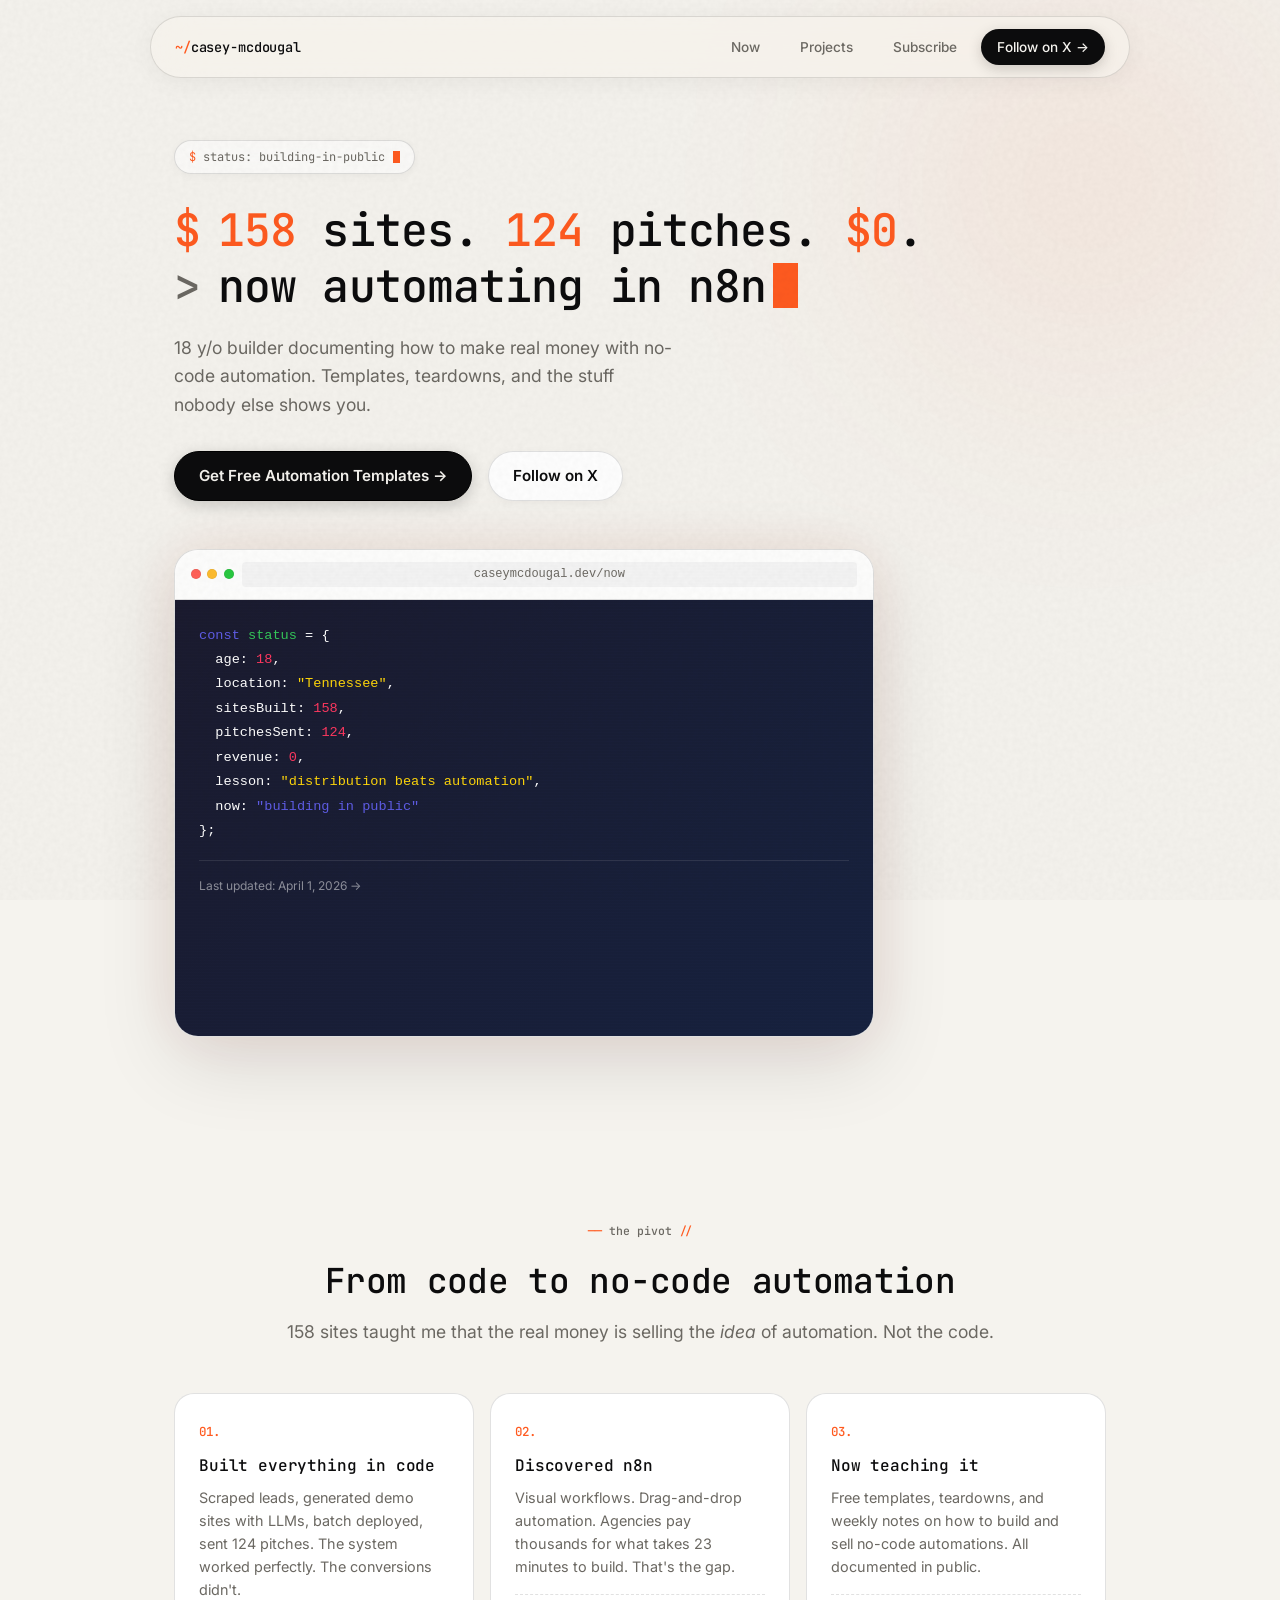
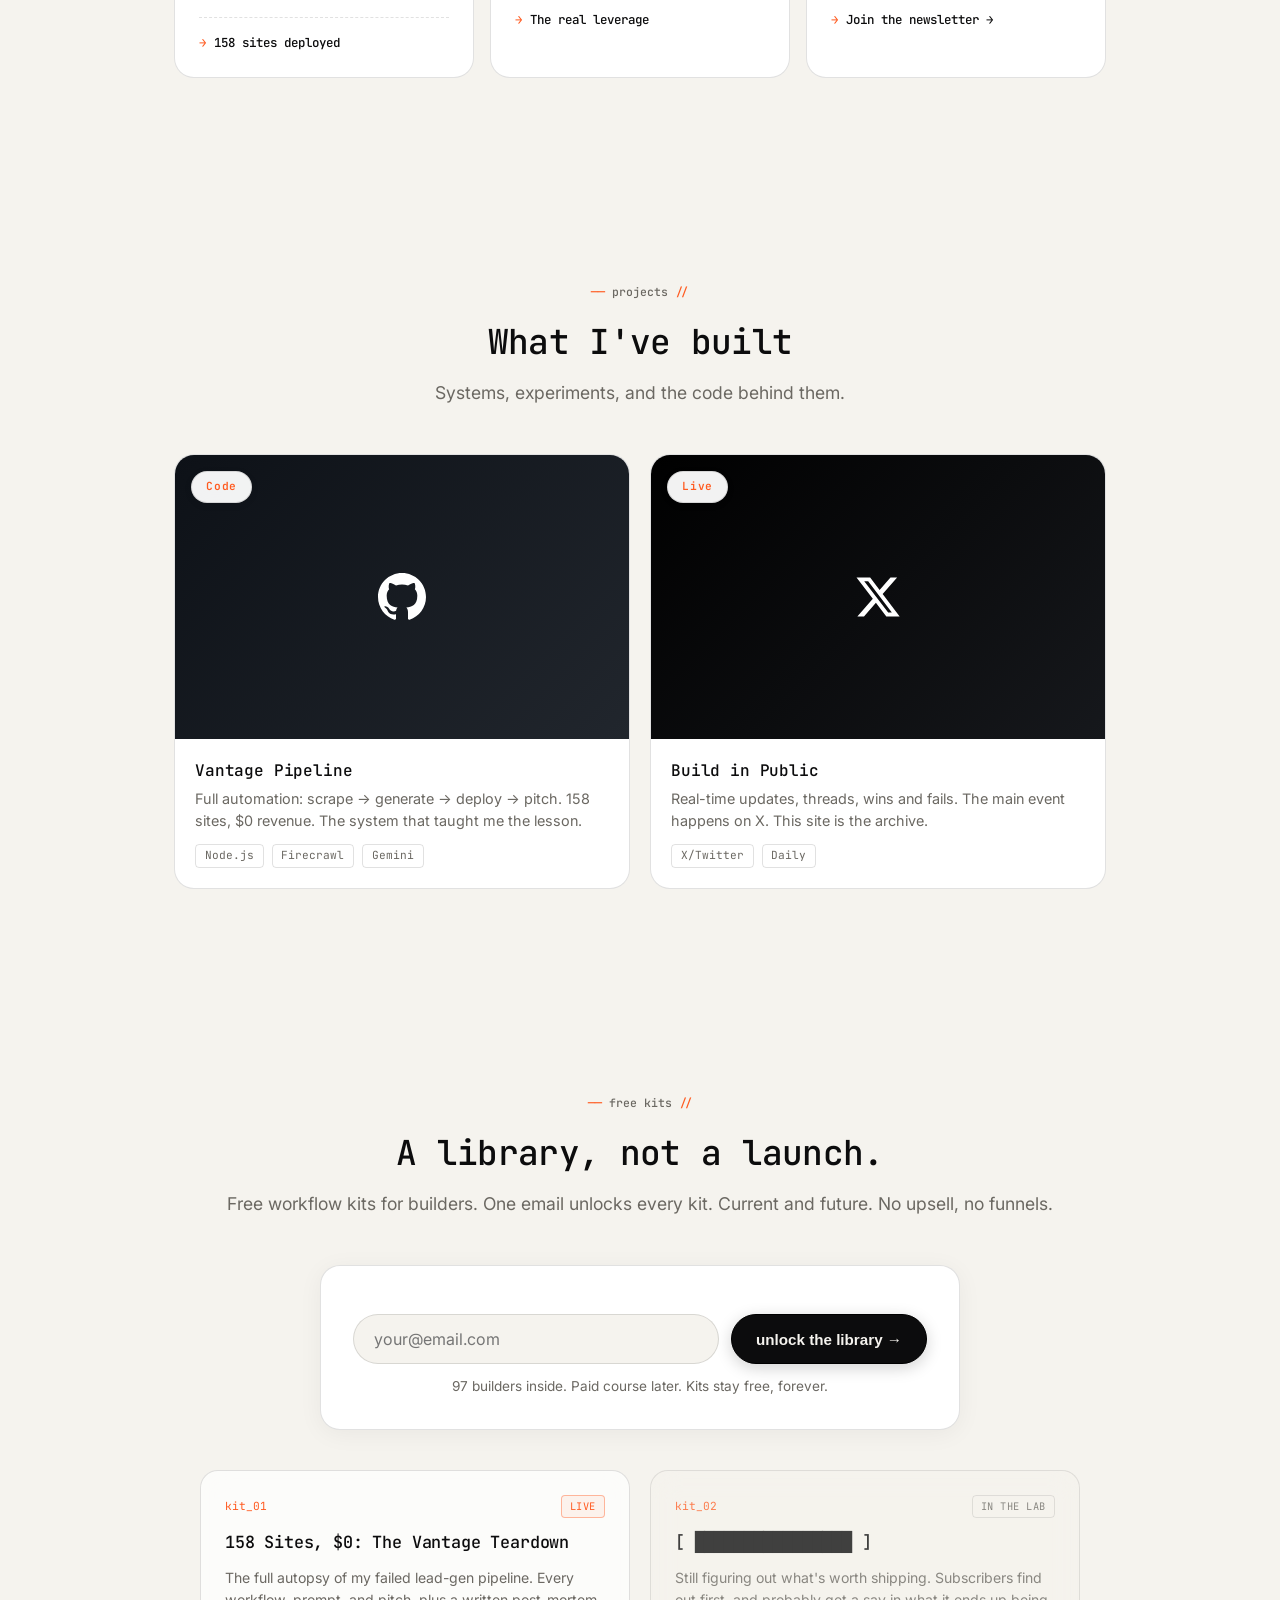
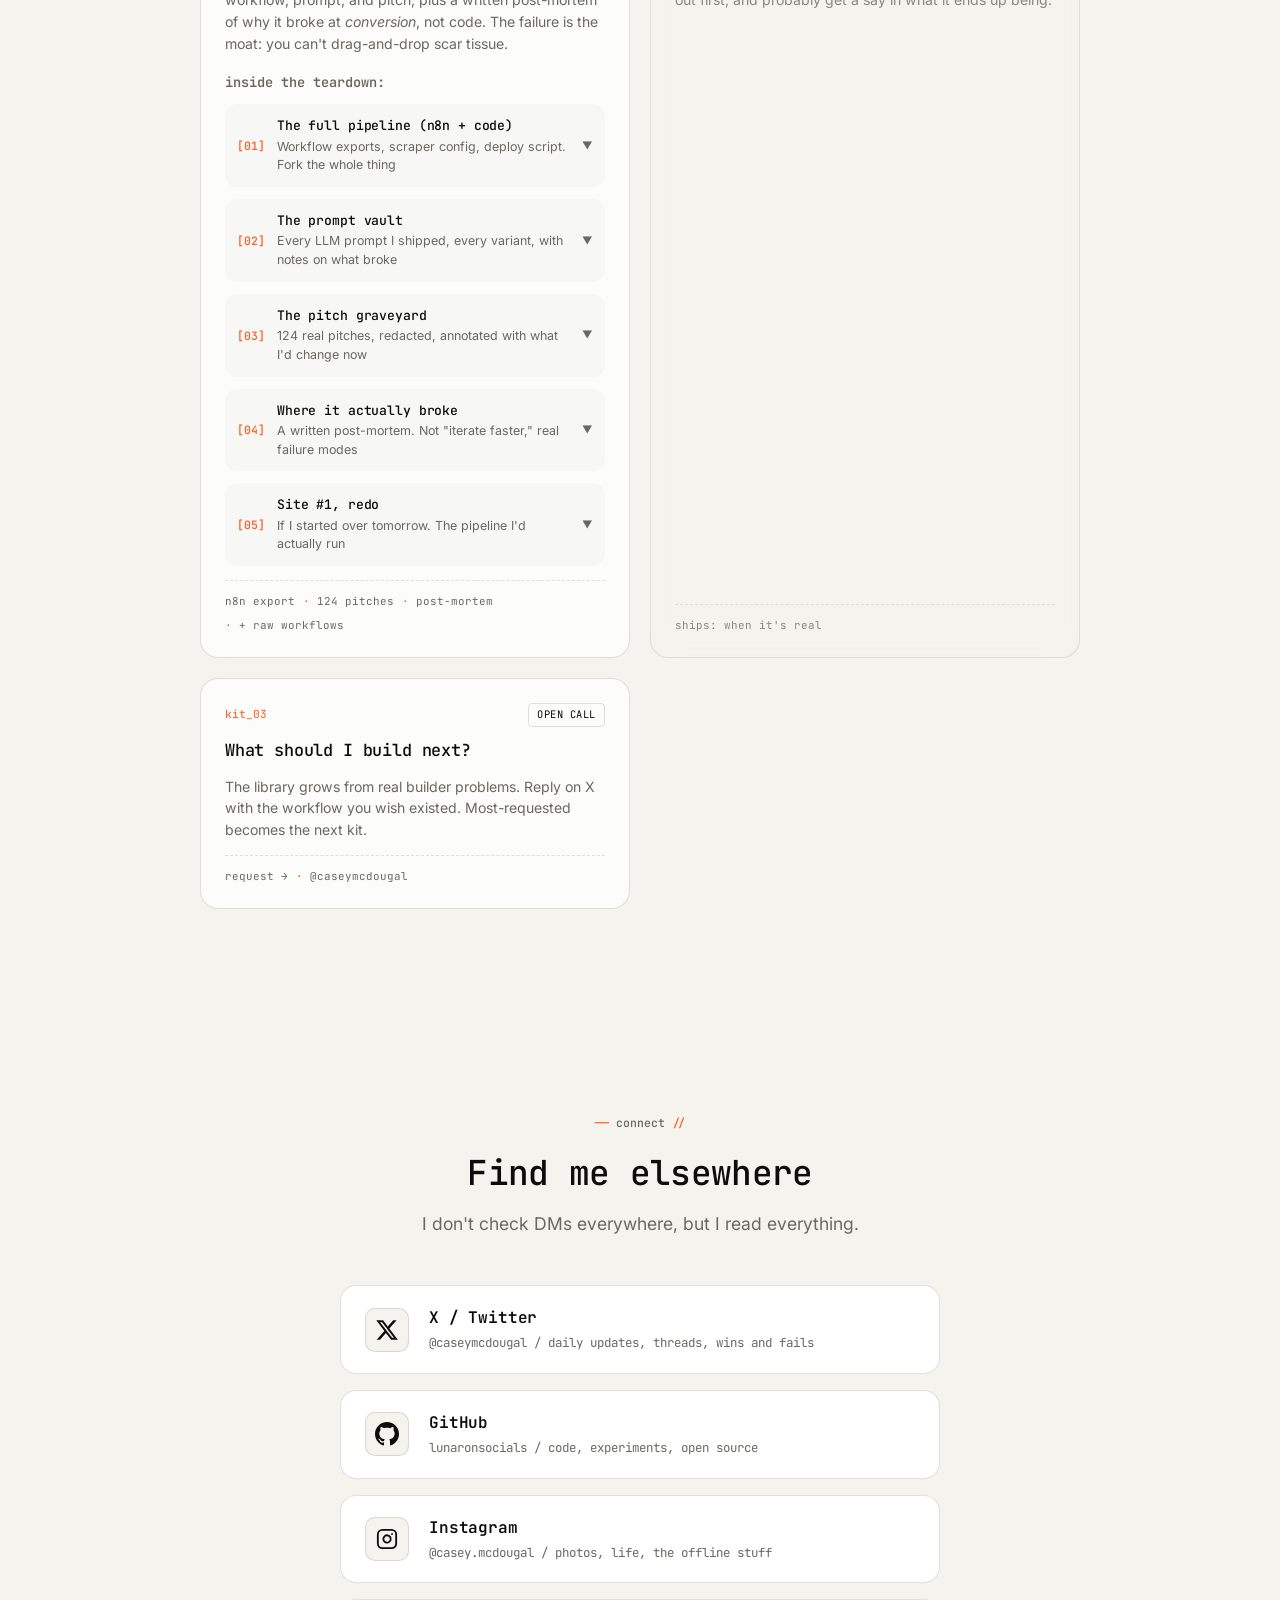
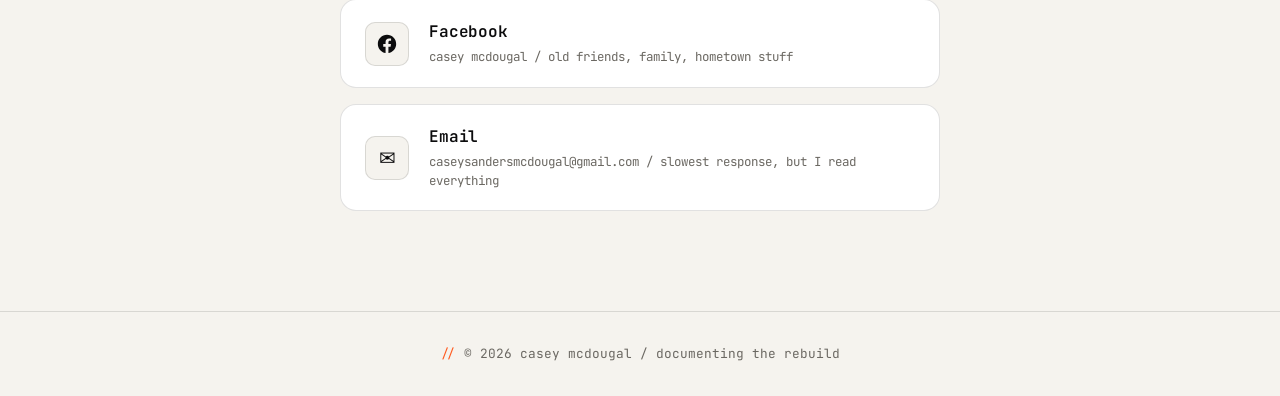
==== index.html @ dba3838a "Redesign favicon: terminal prompt on ink (matches new palette) Co-Authored-By: Claude Opus 4.6 (1M c" ====
<!DOCTYPE html>
<html lang="en">
<head>
  <meta charset="UTF-8">
  <meta name="viewport" content="width=device-width, initial-scale=1.0">
  <title>Casey McDougal · No-Code Automation</title>
  <meta name="description" content="18 y/o builder. 158 sites, 124 pitches, $0. Now teaching no-code automation with n8n. Building in public.">
  <link rel="icon" type="image/svg+xml" href="favicon.svg?v=3">
  <link rel="preconnect" href="https://fonts.googleapis.com">
  <link rel="preconnect" href="https://fonts.gstatic.com" crossorigin>
  <link href="https://fonts.googleapis.com/css2?family=Inter:wght@300;400;500;600;700&family=JetBrains+Mono:wght@400;500;700&display=swap" rel="stylesheet">
  <style>
    :root {
      --bg: #f5f3ee;
      --surface: #ffffff;
      --text: #0c0c0d;
      --text-secondary: #6b6862;
      --accent: #0c0c0d;
      --accent-hot: #ff5a1f;
      --accent-glow: rgba(255,90,31,0.12);
      --border: rgba(12,12,13,0.12);
      --shadow: 0 4px 24px rgba(12,12,13,0.05);
      --shadow-lg: 0 12px 48px rgba(12,12,13,0.10);
      --ease: cubic-bezier(0.34, 1.56, 0.64, 1);
      --mono: 'JetBrains Mono', ui-monospace, 'SF Mono', Menlo, monospace;
    }
    * { margin: 0; padding: 0; box-sizing: border-box; }
    html { scroll-behavior: smooth; }
    body {
      font-family: 'Inter', -apple-system, BlinkMacSystemFont, sans-serif;
      background: var(--bg);
      color: var(--text);
      line-height: 1.5;
      overflow-x: hidden;
    }
    /* Ambient Glow + Grain */
    .glow {
      position: fixed;
      pointer-events: none;
      z-index: 0;
      filter: blur(120px);
      opacity: 0.55;
    }
    .glow-1 {
      width: 640px;
      height: 640px;
      background: radial-gradient(circle, rgba(255,90,31,0.18) 0%, transparent 70%);
      top: -15%;
      right: -10%;
    }
    .glow-2, .glow-3 { display: none; }
    body::before {
      content: '';
      position: fixed;
      inset: 0;
      pointer-events: none;
      z-index: 1;
      opacity: 0.05;
      mix-blend-mode: multiply;
      background-image: url("data:image/svg+xml;utf8,<svg viewBox='0 0 200 200' xmlns='http://www.w3.org/2000/svg'><filter id='n'><feTurbulence type='fractalNoise' baseFrequency='0.9' numOctaves='2' stitchTiles='stitch'/><feColorMatrix values='0 0 0 0 0  0 0 0 0 0  0 0 0 0 0  0 0 0 0.6 0'/></filter><rect width='100%25' height='100%25' filter='url(%23n)'/></svg>");
    }
    @keyframes blink {
      0%, 49% { opacity: 1; }
      50%, 100% { opacity: 0; }
    }
    .cursor {
      display: inline-block;
      width: 0.55em;
      height: 1em;
      background: var(--accent-hot);
      vertical-align: -0.12em;
      margin-left: 0.15em;
      animation: blink 1.05s steps(1) infinite;
    }
    /* Navigation */
    nav {
      position: fixed;
      top: 0;
      left: 0;
      right: 0;
      z-index: 1000;
    }
    .nav-inner {
      max-width: 980px;
      margin: 1rem auto;
      padding: 0.75rem 1.5rem;
      display: flex;
      align-items: center;
      justify-content: space-between;
      background: rgba(245,243,238,0.72);
      backdrop-filter: saturate(180%) blur(20px);
      border-radius: 100px;
      border: 1px solid var(--border);
      box-shadow: var(--shadow);
      transition: all 0.3s var(--ease);
    }
    .nav-inner:hover {
      box-shadow: 0 8px 32px rgba(0,0,0,0.1);
    }
    .logo {
      font-family: var(--mono);
      font-weight: 500;
      font-size: 0.85rem;
      color: var(--text);
      text-decoration: none;
      transition: transform 0.3s var(--ease);
      letter-spacing: -0.01em;
    }
    .logo .prompt { color: var(--accent-hot); }
    .logo:hover { transform: scale(1.02); }
    .nav-links { display: flex; gap: 0.5rem; }
    .nav-links a {
      color: var(--text-secondary);
      text-decoration: none;
      font-size: 0.85rem;
      font-weight: 500;
      padding: 0.5rem 1rem;
      border-radius: 100px;
      transition: all 0.3s var(--ease);
      position: relative;
    }
    .nav-links a:hover { 
      color: var(--text); 
      background: rgba(0,0,0,0.04);
    }
    .nav-cta {
      background: var(--accent) !important;
      color: #f5f3ee !important;
      box-shadow: 0 4px 14px rgba(12,12,13,0.18);
    }
    .nav-cta:hover {
      background: #000 !important;
      transform: translateY(-2px);
      box-shadow: 0 6px 18px rgba(255,90,31,0.35);
    }
    /* Hero */
    .hero {
      min-height: 100vh;
      display: flex;
      flex-direction: column;
      align-items: flex-start;
      justify-content: center;
      padding: 140px 1.5rem 80px;
      text-align: left;
      position: relative;
      max-width: 980px;
      margin: 0 auto;
    }
    .hero-sub { text-align: left !important; }
    .hero-cta { justify-content: flex-start !important; }
    @media (max-width: 720px) {
      .hero { align-items: flex-start; }
    }
    .hero-badge {
      display: inline-flex;
      align-items: center;
      gap: 0.4rem;
      background: rgba(255,255,255,0.6);
      backdrop-filter: blur(12px);
      border: 1px solid var(--border);
      padding: 0.45rem 0.9rem;
      border-radius: 100px;
      font-family: var(--mono);
      font-size: 0.75rem;
      color: var(--text-secondary);
      margin-bottom: 1.75rem;
      box-shadow: 0 2px 8px rgba(12,12,13,0.04);
      transition: all 0.3s var(--ease);
    }
    .hero-badge:hover {
      transform: translateY(-2px);
      box-shadow: 0 4px 16px rgba(12,12,13,0.08);
    }
    .hero-badge .prompt { color: var(--accent-hot); }
    .hero h1 {
      font-family: var(--mono);
      font-size: clamp(1.7rem, 3.6vw, 2.8rem);
      font-weight: 500;
      line-height: 1.25;
      margin-bottom: 1.25rem;
      max-width: 820px;
      letter-spacing: -0.02em;
      text-align: left;
    }
    .hero h1 .line { display: block; }
    .hero h1 .sigil { color: var(--accent-hot); margin-right: 0.4em; }
    .hero h1 .num { color: var(--accent-hot); }
    .hero h1 .dim { color: var(--text-secondary); }
    .hero-sub { 
      font-size: 1.1rem; 
      color: var(--text-secondary); 
      max-width: 500px; 
      margin-bottom: 2rem;
      line-height: 1.6;
    }
    .hero-cta { 
      display: flex; 
      gap: 1rem; 
      flex-wrap: wrap; 
      justify-content: center; 
      margin-bottom: 3rem; 
    }
    .btn {
      display: inline-flex;
      align-items: center;
      gap: 0.5rem;
      padding: 0.8rem 1.5rem;
      border-radius: 100px;
      font-weight: 600;
      text-decoration: none;
      transition: all 0.3s var(--ease);
      border: none;
      cursor: pointer;
      font-size: 0.95rem;
    }
    .btn-primary {
      background: var(--accent);
      color: #f5f3ee;
      box-shadow: 0 4px 16px rgba(12,12,13,0.18);
      position: relative;
      border: 1px solid #000;
    }
    .btn-primary:hover {
      transform: translateY(-3px);
      background: #000;
      box-shadow: 0 8px 24px rgba(255,90,31,0.30);
    }
    .btn-secondary {
      background: var(--surface);
      color: var(--text);
      border: 1px solid var(--border);
      box-shadow: 0 2px 8px rgba(0,0,0,0.04);
    }
    .btn-secondary:hover {
      background: #f5f5f7;
      transform: translateY(-2px);
      box-shadow: 0 4px 16px rgba(0,0,0,0.08);
    }
    /* Demo Preview */
    .demo-preview {
      max-width: 700px;
      width: 100%;
      background: rgba(255,255,255,0.8);
      backdrop-filter: blur(20px);
      border: 1px solid var(--border);
      border-radius: 24px;
      overflow: hidden;
      box-shadow: 
        0 24px 80px rgba(0,0,0,0.12),
        0 0 0 1px rgba(255,255,255,0.5) inset,
        0 0 60px rgba(0,113,227,0.1);
      transition: all 0.5s var(--ease);
      animation: float 6s ease-in-out infinite;
    }
    .demo-preview:hover {
      transform: translateY(-8px) scale(1.01);
      box-shadow: 
        0 32px 100px rgba(0,0,0,0.15),
        0 0 0 1px rgba(255,255,255,0.5) inset,
        0 0 80px rgba(0,113,227,0.15);
    }
    @keyframes float {
      0%, 100% { transform: translateY(0); }
      50% { transform: translateY(-10px); }
    }
    .demo-header { 
      display: flex; 
      align-items: center; 
      gap: 0.5rem; 
      padding: 0.75rem 1rem; 
      background: rgba(255,255,255,0.5); 
      border-bottom: 1px solid var(--border); 
    }
    .demo-dots { display: flex; gap: 0.4rem; }
    .demo-dots span { 
      width: 10px; 
      height: 10px; 
      border-radius: 50%;
      box-shadow: inset 0 0 0 0.5px rgba(0,0,0,0.1);
    }
    .demo-dots span:nth-child(1) { background: #ff5f57; }
    .demo-dots span:nth-child(2) { background: #febc2e; }
    .demo-dots span:nth-child(3) { background: #28c840; }
    .demo-url { 
      flex: 1; 
      text-align: center; 
      font-size: 0.75rem; 
      color: var(--text-secondary); 
      font-family: monospace; 
      background: rgba(0,0,0,0.04); 
      padding: 0.2rem 0.5rem; 
      border-radius: 4px; 
    }
    .demo-frame { position: relative; aspect-ratio: 16/10; overflow: hidden; }
    .demo-frame img { width: 100%; height: 100%; object-fit: cover; }
    .demo-overlay { 
      position: absolute; 
      inset: 0; 
      background: linear-gradient(to top, rgba(0,0,0,0.8), transparent 60%); 
      display: flex; 
      align-items: flex-end; 
      padding: 1.25rem; 
    }
    .demo-info h3 { color: white; font-size: 1.1rem; font-weight: 600; }
    .demo-info p { color: rgba(255,255,255,0.7); font-size: 0.9rem; }
    /* Sections */
    section { padding: 100px 1.5rem; max-width: 980px; margin: 0 auto; }
    .section-header { text-align: center; margin-bottom: 3rem; }
    .section-eyebrow {
      font-family: var(--mono);
      font-size: 0.72rem;
      font-weight: 500;
      letter-spacing: 0;
      text-transform: lowercase;
      color: var(--text-secondary);
      margin-bottom: 1rem;
      display: inline-block;
      padding: 0;
      background: none;
    }
    .section-eyebrow::before { content: '── '; color: var(--accent-hot); }
    .section-eyebrow::after { content: ' //'; color: var(--accent-hot); }
    h2 {
      font-family: var(--mono);
      font-size: clamp(1.55rem, 2.8vw, 2.15rem);
      font-weight: 500;
      margin-bottom: 0.75rem;
      letter-spacing: -0.02em;
    }
    .section-header p { color: var(--text-secondary); font-size: 1.1rem; }
    /* Bento Cards */
    .bento-grid { 
      display: grid; 
      grid-template-columns: repeat(3, 1fr); 
      gap: 1rem; 
    }
    @media (max-width: 768px) { 
      .bento-grid { grid-template-columns: 1fr; } 
      .nav-links a:not(.nav-cta) { display: none; }
    }
    .bento-card { 
      background: var(--surface); 
      border: 1px solid var(--border); 
      border-radius: 20px; 
      padding: 1.5rem;
      transition: all 0.4s var(--ease);
      position: relative;
      overflow: hidden;
    }
    .bento-card::before {
      content: '';
      position: absolute;
      top: 0;
      left: 0;
      width: 3px;
      bottom: 0;
      background: var(--accent-hot);
      transform: scaleY(0);
      transform-origin: top;
      transition: transform 0.4s var(--ease);
    }
    .bento-card:hover {
      transform: translateY(-6px);
      box-shadow: var(--shadow-lg);
      border-color: rgba(12,12,13,0.18);
    }
    .bento-card:hover::before {
      transform: scaleY(1);
    }
    .step-num {
      display: inline-block;
      font-family: var(--mono);
      font-weight: 500;
      font-size: 0.78rem;
      color: var(--accent-hot);
      letter-spacing: 0;
      margin-bottom: 0.75rem;
    }
    .bento-card h3 { font-family: var(--mono); font-size: 1rem; font-weight: 500; margin-bottom: 0.5rem; letter-spacing: -0.01em; }
    .bento-card p { color: var(--text-secondary); font-size: 0.9rem; line-height: 1.6; }
    .guarantee {
      display: flex;
      align-items: center;
      gap: 0.5rem;
      margin-top: 1rem;
      padding-top: 1rem;
      border-top: 1px dashed var(--border);
      font-family: var(--mono);
      font-size: 0.78rem;
      color: var(--text);
      font-weight: 500;
    }
    .guarantee::before { content: '→'; color: var(--accent-hot); }
    /* Work Grid */
    .work-grid {
      display: grid;
      grid-template-columns: repeat(2, 1fr);
      gap: 1.25rem; 
    }
    @media (max-width: 900px) { .work-grid { grid-template-columns: 1fr; } }
    .work-card { 
      display: block; 
      background: var(--surface); 
      border: 1px solid var(--border); 
      border-radius: 20px; 
      overflow: hidden; 
      text-decoration: none; 
      color: inherit;
      transition: all 0.4s var(--ease);
    }
    .work-card:hover {
      transform: translateY(-10px) scale(1.02);
      box-shadow: 0 24px 64px rgba(0,0,0,0.12);
      border-color: rgba(0,0,0,0.15);
    }
    .work-image { 
      aspect-ratio: 16/10; 
      position: relative; 
      overflow: hidden; 
    }
    .work-image img { 
      width: 100%; 
      height: 100%; 
      object-fit: cover;
      transition: transform 0.5s var(--ease);
    }
    .work-card:hover .work-image img {
      transform: scale(1.08);
    }
    .work-tag { 
      position: absolute; 
      top: 1rem; 
      left: 1rem; 
      background: rgba(255,255,255,0.95);
      backdrop-filter: blur(10px);
      padding: 0.4rem 0.9rem; 
      border-radius: 100px; 
      font-size: 0.7rem; 
      font-weight: 600;
      letter-spacing: 0.05em;
      color: var(--accent-hot);
      font-family: var(--mono);
      border: 1px solid var(--border);
      box-shadow: 0 2px 8px rgba(12,12,13,0.06);
    }
    .work-content { padding: 1.25rem; }
    .work-content h3 { font-family: var(--mono); font-size: 1rem; font-weight: 500; margin-bottom: 0.35rem; letter-spacing: -0.01em; }
    .work-content p { color: var(--text-secondary); font-size: 0.9rem; margin-bottom: 0.75rem; }
    .work-meta { display: flex; gap: 0.5rem; flex-wrap: wrap; }
    .work-meta span {
      font-family: var(--mono);
      font-size: 0.7rem;
      color: var(--text-secondary);
      background: none;
      border: 1px solid var(--border);
      padding: 0.18rem 0.55rem;
      border-radius: 4px;
    }
    /* Pricing */
    .pricing-card { 
      background: linear-gradient(135deg, #f5f5f7 0%, white 50%, #f0f8ff 100%);
      border: 1px solid var(--border); 
      border-radius: 24px; 
      padding: 2.5rem; 
      text-align: center; 
      max-width: 420px; 
      margin: 0 auto;
      position: relative;
      overflow: hidden;
      box-shadow: 0 8px 32px rgba(0,0,0,0.06);
    }
    .pricing-card::before {
      content: '';
      position: absolute;
      top: 0;
      left: 0;
      right: 0;
      height: 4px;
      background: linear-gradient(90deg, var(--accent), #5e5ce6, #ff375f);
      animation: shimmer 3s infinite;
    }
    @keyframes shimmer {
      0% { background-position: -200% 0; }
      100% { background-position: 200% 0; }
    }
    .pricing-card .price { 
      font-size: 3.5rem; 
      font-weight: 700; 
      margin: 0.5rem 0;
      letter-spacing: -0.03em;
    }
    .pricing-features { 
      text-align: left; 
      list-style: none; 
      margin: 1.5rem 0;
    }
    .pricing-features li { 
      padding: 0.6rem 0; 
      color: var(--text-secondary); 
      font-size: 0.95rem;
      display: flex;
      align-items: center;
      gap: 0.75rem;
    }
    .pricing-features li::before {
      content: '✓';
      color: #34c759;
      font-weight: 700;
    }
    /* FAQ */
    .faq-item { 
      border-bottom: 1px solid var(--border); 
      padding: 1.25rem 0;
      transition: all 0.3s;
    }
    .faq-item:hover {
      background: rgba(0,0,0,0.02);
      margin: 0 -1rem;
      padding: 1.25rem 1rem;
      border-radius: 12px;
    }
    .faq-item h4 { 
      font-size: 1.05rem; 
      font-weight: 600; 
      margin-bottom: 0.5rem;
      cursor: pointer;
      transition: color 0.3s;
    }
    .faq-item:hover h4 { color: var(--accent); }
    .faq-item p { color: var(--text-secondary); font-size: 0.95rem; line-height: 1.6; }
    /* Contact */
    .contact-grid { 
      display: grid; 
      grid-template-columns: 1fr 1.3fr; 
      gap: 3rem; 
      align-items: start;
    }
    @media (max-width: 768px) { .contact-grid { grid-template-columns: 1fr; gap: 2rem; } }
    .contact-info p { color: var(--text-secondary); margin-bottom: 1.5rem; }
    .contact-email { 
      display: flex; 
      align-items: center; 
      gap: 0.75rem; 
      color: var(--accent);
      font-weight: 500;
      margin-bottom: 0.5rem;
    }
    .form-group { margin-bottom: 1.25rem; }
    .form-group label { 
      display: block; 
      font-size: 0.85rem; 
      font-weight: 500; 
      color: var(--text-secondary); 
      margin-bottom: 0.5rem; 
    }
    .form-group input, .form-group textarea, .form-group select {
      width: 100%;
      padding: 0.875rem 1rem;
      background: var(--surface);
      border: 1px solid var(--border);
      border-radius: 12px;
      color: var(--text);
      font-size: 1rem;
      font-family: inherit;
      transition: all 0.3s;
    }
    .form-group input:focus, .form-group textarea:focus {
      outline: none;
      border-color: var(--accent);
      box-shadow: 0 0 0 4px var(--accent-glow);
    }
    .form-group textarea { min-height: 120px; resize: vertical; }
    .form-success {
      display: none;
      align-items: center;
      gap: 0.75rem;
      padding: 1rem;
      background: rgba(52, 199, 89, 0.1);
      border: 1px solid rgba(52, 199, 89, 0.3);
      border-radius: 12px;
      color: #34c759;
      margin-top: 1rem;
      font-weight: 500;
    }
    /* Subscribe */
    .subscribe-card {
      max-width: 480px;
      margin: 0 auto;
      background: var(--surface);
      border: 1px solid var(--border);
      border-radius: 20px;
      padding: 2rem;
      box-shadow: var(--shadow);
    }
    .kit-list { display: flex; flex-direction: column; gap: 0.75rem; }
    .kit-item {
      padding: 0.75rem;
      background: rgba(0,0,0,0.02);
      border-radius: 12px;
      transition: background 0.2s;
      cursor: pointer;
    }
    .kit-item:hover { background: rgba(255,90,31,0.06); }
    .kit-header {
      display: flex;
      align-items: center;
      gap: 0.75rem;
    }
    .kit-icon {
      font-family: var(--mono);
      font-size: 0.72rem;
      font-weight: 500;
      color: var(--accent-hot);
      min-width: 28px;
      display: inline-flex;
      align-items: center;
      justify-content: flex-start;
      background: none;
      border-radius: 0;
      flex-shrink: 0;
    }
    .kit-text { flex: 1; min-width: 0; }
    .kit-name {
      font-family: var(--mono);
      font-weight: 500;
      font-size: 0.82rem;
      color: var(--text);
      letter-spacing: -0.01em;
    }
    .kit-desc {
      font-size: 0.78rem;
      color: var(--text-secondary);
      margin-top: 0.1rem;
    }
    .chevron {
      font-size: 0.65rem;
      color: var(--text-secondary);
      flex-shrink: 0;
      transition: transform 0.3s ease;
    }
    .kit-item.expanded .chevron { transform: rotate(180deg); }
    .kit-dropdown {
      max-height: 0;
      overflow: hidden;
      transition: max-height 0.3s ease;
    }
    .kit-item.expanded .kit-dropdown {
      max-height: 400px;
      margin-top: 0.75rem;
    }
    .subscribe-input-wrap {
      display: flex;
      gap: 0.75rem;
      margin-bottom: 0.75rem;
    }
    .subscribe-input {
      flex: 1;
      padding: 0.875rem 1.25rem;
      background: var(--bg);
      border: 1px solid var(--border);
      border-radius: 100px;
      font-size: 1rem;
      font-family: inherit;
      outline: none;
      transition: all 0.3s;
    }
    .subscribe-input:focus {
      border-color: var(--accent-hot);
      box-shadow: 0 0 0 4px var(--accent-glow);
    }
    .subscribe-note {
      font-size: 0.85rem;
      color: var(--text-secondary);
      text-align: center;
    }
    /* Kits Library */
    .kits-intro {
      max-width: 640px;
      margin: 0 auto 2.5rem;
      text-align: center;
    }
    .kits-intro form { margin-top: 1rem; }
    .kits-grid {
      display: grid;
      grid-template-columns: repeat(2, 1fr);
      gap: 1.25rem;
      max-width: 880px;
      margin: 0 auto;
    }
    @media (max-width: 768px) { .kits-grid { grid-template-columns: 1fr; } }
    .kit-card {
      background: rgba(255,255,255,0.7);
      backdrop-filter: blur(14px);
      border: 1px solid var(--border);
      border-radius: 18px;
      padding: 1.5rem;
      display: flex;
      flex-direction: column;
      gap: 0.85rem;
      transition: all 0.3s var(--ease);
      position: relative;
      overflow: hidden;
    }
    .kit-card:hover {
      transform: translateY(-4px);
      box-shadow: var(--shadow-lg);
      border-color: rgba(12,12,13,0.18);
    }
    .kit-card.locked {
      background: rgba(245,243,238,0.5);
      opacity: 0.78;
    }
    .kit-card.locked:hover { transform: none; box-shadow: none; }
    .kit-card-head {
      display: flex;
      align-items: center;
      justify-content: space-between;
      font-family: var(--mono);
      font-size: 0.7rem;
      color: var(--text-secondary);
      letter-spacing: 0;
    }
    .kit-card-head .id { color: var(--accent-hot); }
    .kit-status {
      font-family: var(--mono);
      font-size: 0.65rem;
      padding: 0.18rem 0.5rem;
      border-radius: 4px;
      border: 1px solid var(--border);
      letter-spacing: 0.05em;
      text-transform: uppercase;
    }
    .kit-status.live {
      color: var(--accent-hot);
      border-color: rgba(255,90,31,0.4);
      background: rgba(255,90,31,0.06);
    }
    .kit-status.soon {
      color: var(--text-secondary);
    }
    .kit-status.open {
      color: var(--text);
    }
    .kit-card h3 {
      font-family: var(--mono);
      font-size: 1.05rem;
      font-weight: 500;
      letter-spacing: -0.01em;
      line-height: 1.3;
    }
    .kit-card > p {
      font-size: 0.88rem;
      color: var(--text-secondary);
      line-height: 1.55;
    }
    .kit-meta {
      display: flex;
      gap: 0.5rem;
      flex-wrap: wrap;
      margin-top: auto;
      padding-top: 0.75rem;
      border-top: 1px dashed var(--border);
    }
    .kit-meta span {
      font-family: var(--mono);
      font-size: 0.68rem;
      color: var(--text-secondary);
    }
    .kit-meta span::before { content: '· '; color: var(--accent-hot); }
    .kit-meta span:first-child::before { content: ''; }
    /* Connect */
    .connect-grid {
      display: flex;
      flex-direction: column;
      gap: 1rem;
      max-width: 600px;
      margin: 0 auto;
    }
    .connect-card {
      display: flex;
      align-items: center;
      gap: 1.25rem;
      background: var(--surface);
      border: 1px solid var(--border);
      border-radius: 16px;
      padding: 1.25rem 1.5rem;
      text-decoration: none;
      color: inherit;
      transition: all 0.3s var(--ease);
    }
    .connect-card:hover {
      transform: translateY(-3px);
      box-shadow: var(--shadow-lg);
      border-color: rgba(0,0,0,0.12);
    }
    .connect-icon {
      width: 44px;
      height: 44px;
      display: flex;
      align-items: center;
      justify-content: center;
      background: var(--bg);
      border: 1px solid var(--border);
      border-radius: 10px;
      color: var(--text);
      font-size: 1.25rem;
      flex-shrink: 0;
    }
    .connect-body h3 { font-family: var(--mono); font-weight: 500; letter-spacing: -0.01em; }
    .connect-body p { font-family: var(--mono); font-size: 0.78rem !important; }
    .connect-body h3 {
      font-size: 1rem;
      font-weight: 600;
      margin-bottom: 0.25rem;
    }
    .connect-body p {
      font-size: 0.9rem;
      color: var(--text-secondary);
    }
    .now-preview {
      display: block;
      max-width: 700px;
      width: 100%;
      background: rgba(255,255,255,0.78);
      backdrop-filter: blur(20px);
      border: 1px solid var(--border);
      border-radius: 24px;
      overflow: hidden;
      box-shadow:
        0 24px 80px rgba(12,12,13,0.12),
        0 0 0 1px rgba(255,255,255,0.5) inset,
        0 0 60px rgba(255,90,31,0.08);
      transition: all 0.5s var(--ease);
      animation: float 6s ease-in-out infinite;
      text-decoration: none;
      position: relative;
    }
    .now-preview::after {
      content: '';
      position: absolute;
      inset: 0;
      pointer-events: none;
      background: repeating-linear-gradient(0deg, rgba(255,255,255,0.025) 0 1px, transparent 1px 3px);
      mix-blend-mode: overlay;
    }
    .now-preview:hover {
      transform: translateY(-8px) scale(1.01);
      box-shadow:
        0 32px 100px rgba(12,12,13,0.15),
        0 0 0 1px rgba(255,255,255,0.5) inset,
        0 0 80px rgba(255,90,31,0.14);
    }
    @media (max-width: 768px) {
      .subscribe-input-wrap {
        flex-direction: column;
      }
      .subscribe-input-wrap .btn {
        width: 100%;
        justify-content: center;
      }
    }
    /* Footer */
    footer { 
      border-top: 1px solid var(--border); 
      padding: 2rem;
      text-align: center;
    }
    footer p { color: var(--text-secondary); font-size: 0.8rem; font-family: var(--mono); }
    footer p::before { content: '// '; color: var(--accent-hot); }
  </style>
</head>
<body>
  <!-- Ambient Glows -->
  <div class="glow glow-1"></div>
  <div class="glow glow-2"></div>
  <div class="glow glow-3"></div>
  
  <!-- Navigation -->
  <nav>
    <div class="nav-inner">
      <a href="#" class="logo"><span class="prompt">~/</span>casey-mcdougal</a>
      <div class="nav-links">
        <a href="#now">Now</a>
        <a href="#projects">Projects</a>
        <a href="#subscribe">Subscribe</a>
        <a href="https://twitter.com/caseymcdougal" target="_blank" class="nav-cta">Follow on X →</a>
      </div>
    </div>
  </nav>

  <!-- Hero -->
  <section class="hero">
    <div class="hero-badge">
      <span class="prompt">$</span> status: building-in-public<span class="cursor"></span>
    </div>
    <h1>
      <span class="line"><span class="sigil">$</span><span class="num">158</span> sites. <span class="num">124</span> pitches. <span class="num">$0</span>.</span>
      <span class="line"><span class="sigil" style="color:var(--text-secondary)">&gt;</span>now automating in n8n<span class="cursor"></span></span>
    </h1>
    <p class="hero-sub">18 y/o builder documenting how to make real money with no-code automation. Templates, teardowns, and the stuff nobody else shows you.</p>
    <div class="hero-cta">
      <a href="#subscribe" class="btn btn-primary">Get Free Automation Templates →</a>
      <a href="https://twitter.com/caseymcdougal" target="_blank" class="btn btn-secondary">Follow on X</a>
    </div>
    <a href="/now" class="now-preview">
      <div class="demo-header">
        <div class="demo-dots"><span></span><span></span><span></span></div>
        <span class="demo-url">caseymcdougal.dev/now</span>
      </div>
      <div class="demo-frame" style="padding: 1.5rem; background: linear-gradient(135deg, #1a1a2e 0%, #16213e 100%);">
        <div style="color: white; font-family: monospace; font-size: 0.85rem; line-height: 1.8;">
          <span style="color: #5e5ce6;">const</span> <span style="color: #34c759;">status</span> = {<br>
          &nbsp;&nbsp;age: <span style="color: #ff375f;">18</span>,<br>
          &nbsp;&nbsp;location: <span style="color: #ffd60a;">"Tennessee"</span>,<br>
          &nbsp;&nbsp;sitesBuilt: <span style="color: #ff375f;">158</span>,<br>
          &nbsp;&nbsp;pitchesSent: <span style="color: #ff375f;">124</span>,<br>
          &nbsp;&nbsp;revenue: <span style="color: #ff375f;">0</span>,<br>
          &nbsp;&nbsp;lesson: <span style="color: #ffd60a;">"distribution beats automation"</span>,<br>
          &nbsp;&nbsp;now: <span style="color: #5e5ce6;">"building in public"</span><br>
          };
        </div>
        <div style="margin-top: 1rem; padding-top: 1rem; border-top: 1px solid rgba(255,255,255,0.1); color: rgba(255,255,255,0.5); font-size: 0.75rem;">
          Last updated: April 1, 2026 →
        </div>
      </div>
    </a>
  </section>

  <!-- The Pivot -->
  <section id="now">
    <div class="section-header">
      <div class="section-eyebrow">the pivot</div>
      <h2>From code to no-code automation</h2>
      <p>158 sites taught me that the real money is selling the <em>idea</em> of automation. Not the code.</p>
    </div>
    <div class="bento-grid">
      <div class="bento-card">
        <span class="step-num">01.</span>
        <h3>Built everything in code</h3>
        <p>Scraped leads, generated demo sites with LLMs, batch deployed, sent 124 pitches. The system worked perfectly. The conversions didn't.</p>
        <div class="guarantee">158 sites deployed</div>
      </div>
      <div class="bento-card">
        <span class="step-num">02.</span>
        <h3>Discovered n8n</h3>
        <p>Visual workflows. Drag-and-drop automation. Agencies pay thousands for what takes 23 minutes to build. That's the gap.</p>
        <div class="guarantee">The real leverage</div>
      </div>
      <div class="bento-card">
        <span class="step-num">03.</span>
        <h3>Now teaching it</h3>
        <p>Free templates, teardowns, and weekly notes on how to build and sell no-code automations. All documented in public.</p>
        <div class="guarantee">Join the newsletter →</div>
      </div>
    </div>
  </section>

  <!-- Projects -->
  <section id="projects">
    <div class="section-header">
      <div class="section-eyebrow">projects</div>
      <h2>What I've built</h2>
      <p>Systems, experiments, and the code behind them.</p>
    </div>
    <div class="work-grid">
      <a href="https://github.com/lunaronsocials" target="_blank" class="work-card">
        <div class="work-image" style="background: linear-gradient(135deg, #0d1117 0%, #21262d 100%); display: flex; align-items: center; justify-content: center;">
          <svg width="48" height="48" viewBox="0 0 24 24" fill="white"><path d="M12 0c-6.626 0-12 5.373-12 12 0 5.302 3.438 9.8 8.207 11.387.599.111.793-.261.793-.577v-2.234c-3.338.726-4.033-1.416-4.033-1.416-.546-1.387-1.333-1.756-1.333-1.756-1.089-.745.083-.729.083-.729 1.205.084 1.839 1.237 1.839 1.237 1.07 1.834 2.807 1.304 3.492.997.107-.775.418-1.305.762-1.604-2.665-.305-5.467-1.334-5.467-5.931 0-1.311.469-2.381 1.236-3.221-.124-.303-.535-1.524.117-3.176 0 0 1.008-.322 3.301 1.23.957-.266 1.983-.399 3.003-.404 1.02.005 2.047.138 3.006.404 2.291-1.552 3.297-1.23 3.297-1.23.653 1.653.242 2.874.118 3.176.77.84 1.235 1.911 1.235 3.221 0 4.609-2.807 5.624-5.479 5.921.43.372.823 1.102.823 2.222v3.293c0 .319.192.694.801.576 4.765-1.589 8.199-6.086 8.199-11.386 0-6.627-5.373-12-12-12z"/></svg>
          <span class="work-tag">Code</span>
        </div>
        <div class="work-content">
          <h3>Vantage Pipeline</h3>
          <p>Full automation: scrape → generate → deploy → pitch. 158 sites, $0 revenue. The system that taught me the lesson.</p>
          <div class="work-meta"><span>Node.js</span><span>Firecrawl</span><span>Gemini</span></div>
        </div>
      </a>
      <a href="https://twitter.com/caseymcdougal" target="_blank" class="work-card">
        <div class="work-image" style="background: linear-gradient(135deg, #000 0%, #16181c 100%); display: flex; align-items: center; justify-content: center;">
          <svg width="48" height="48" viewBox="0 0 24 24" fill="white"><path d="M18.244 2.25h3.308l-7.227 8.26 8.502 11.24H16.17l-5.214-6.817L4.99 21.75H1.68l7.73-8.835L1.254 2.25H8.08l4.713 6.231zm-1.161 17.52h1.833L7.084 4.126H5.117z"/></svg>
          <span class="work-tag">Live</span>
        </div>
        <div class="work-content">
          <h3>Build in Public</h3>
          <p>Real-time updates, threads, wins and fails. The main event happens on X. This site is the archive.</p>
          <div class="work-meta"><span>X/Twitter</span><span>Daily</span></div>
        </div>
      </a>
    </div>
  </section>

  <!-- Subscribe / Free Kits Library -->
  <section id="subscribe">
    <div class="section-header">
      <div class="section-eyebrow">free kits</div>
      <h2>A library, not a launch.</h2>
      <p>Free workflow kits for builders. One email unlocks every kit. Current and future. No upsell, no funnels.</p>
    </div>
    <div class="kits-intro subscribe-card">
      <form id="newsletter-form" action="https://assets.mailerlite.com/jsonp/2241553/forms/183689485189383868/subscribe" method="post" target="_blank">
        <input type="hidden" name="ml-submit" value="1">
        <input type="hidden" name="anticsrf" value="true">
        <div class="subscribe-input-wrap">
          <input type="email" name="fields[email]" placeholder="your@email.com" required class="subscribe-input" aria-label="Email">
          <button type="submit" class="btn btn-primary" onclick="setTimeout(function(){ window.location.href='thank-you.html'; }, 500); return true;">unlock the library →</button>
        </div>
        <p class="subscribe-note">97 builders inside. Paid course later. Kits stay free, forever.</p>
      </form>
    </div>

    <div class="kits-grid">

      <!-- Kit 01 / LIVE -->
      <div class="kit-card">
        <div class="kit-card-head"><span class="id">kit_01</span><span class="kit-status live">live</span></div>
        <h3>158 Sites, $0: The Vantage Teardown</h3>
        <p>The full autopsy of my failed lead-gen pipeline. Every workflow, prompt, and pitch, plus a written post-mortem of why it broke at <em>conversion</em>, not code. The failure is the moat: you can't drag-and-drop scar tissue.</p>
        <div class="kit-preview" style="margin-top: 0.25rem;">
        <h4 style="font-size: 0.85rem; font-weight: 600; margin-bottom: 0.75rem; color: var(--text-secondary); font-family: var(--mono);">inside the teardown:</h4>
        <div class="kit-list">
          <div class="kit-item" onclick="this.classList.toggle('expanded')">
            <div class="kit-header">
              <span class="kit-icon">[01]</span>
              <div class="kit-text">
                <div class="kit-name">The full pipeline (n8n + code)</div>
                <div class="kit-desc">Workflow exports, scraper config, deploy script. Fork the whole thing</div>
              </div>
              <span class="chevron">▼</span>
            </div>
            <div class="kit-dropdown">
              <p style="font-size: 0.82rem; color: var(--text-secondary); padding: 0.5rem 0 0.25rem; line-height: 1.6;">Firecrawl → Gemini → batch deploy. The exact node graph and the glue code that templates leave out: rate-limit handling, retry logic, dedupe, the JSON schema I landed on after site #40.</p>
            </div>
          </div>
          <div class="kit-item" onclick="this.classList.toggle('expanded')">
            <div class="kit-header">
              <span class="kit-icon">[02]</span>
              <div class="kit-text">
                <div class="kit-name">The prompt vault</div>
                <div class="kit-desc">Every LLM prompt I shipped, every variant, with notes on what broke</div>
              </div>
              <span class="chevron">▼</span>
            </div>
            <div class="kit-dropdown">
              <p style="font-size: 0.82rem; color: var(--text-secondary); padding: 0.5rem 0 0.25rem; line-height: 1.6;">Industry-classifier prompts, copy-generation prompts, the one that hallucinated phone numbers, the one that finally stopped. With diffs so you can see how I got from v1 to v9.</p>
            </div>
          </div>
          <div class="kit-item" onclick="this.classList.toggle('expanded')">
            <div class="kit-header">
              <span class="kit-icon">[03]</span>
              <div class="kit-text">
                <div class="kit-name">The pitch graveyard</div>
                <div class="kit-desc">124 real pitches, redacted, annotated with what I'd change now</div>
              </div>
              <span class="chevron">▼</span>
            </div>
            <div class="kit-dropdown">
              <p style="font-size: 0.82rem; color: var(--text-secondary); padding: 0.5rem 0 0.25rem; line-height: 1.6;">The cold emails, the DMs, the follow-ups. Subject lines, open rates where I have them, replies (rare), and the one near-close that taught me distribution beats automation.</p>
            </div>
          </div>
          <div class="kit-item" onclick="this.classList.toggle('expanded')">
            <div class="kit-header">
              <span class="kit-icon">[04]</span>
              <div class="kit-text">
                <div class="kit-name">Where it actually broke</div>
                <div class="kit-desc">A written post-mortem. Not "iterate faster," real failure modes</div>
              </div>
              <span class="chevron">▼</span>
            </div>
            <div class="kit-dropdown">
              <p style="font-size: 0.82rem; color: var(--text-secondary); padding: 0.5rem 0 0.25rem; line-height: 1.6;">The technical pipeline worked. The business pipeline didn't. This is the section that nobody on n8n.io can write because they didn't ship the failure first. Bottlenecks, false signals, the tells I missed.</p>
            </div>
          </div>
          <div class="kit-item" onclick="this.classList.toggle('expanded')">
            <div class="kit-header">
              <span class="kit-icon">[05]</span>
              <div class="kit-text">
                <div class="kit-name">Site #1, redo</div>
                <div class="kit-desc">If I started over tomorrow. The pipeline I'd actually run</div>
              </div>
              <span class="chevron">▼</span>
            </div>
            <div class="kit-dropdown">
              <p style="font-size: 0.82rem; color: var(--text-secondary); padding: 0.5rem 0 0.25rem; line-height: 1.6;">The smaller, slower, distribution-first version. What I'd cut, what I'd keep, where I'd put the human in the loop, and the one metric I'd watch instead of "sites deployed."</p>
            </div>
          </div>
        </div>
        </div>
        <div class="kit-meta"><span>n8n export</span><span>124 pitches</span><span>post-mortem</span><span>+ raw workflows</span></div>
      </div>

      <!-- Kit 02 / SOON -->
      <div class="kit-card locked">
        <div class="kit-card-head"><span class="id">kit_02</span><span class="kit-status soon">in the lab</span></div>
        <h3>[ ████████████████ ]</h3>
        <p>Still figuring out what's worth shipping. Subscribers find out first, and probably get a say in what it ends up being.</p>
        <div class="kit-meta"><span>ships: when it's real</span></div>
      </div>

      <!-- Kit 03 / OPEN CALL -->
      <a href="https://twitter.com/caseymcdougal" target="_blank" class="kit-card" style="text-decoration:none; color:inherit;">
        <div class="kit-card-head"><span class="id">kit_03</span><span class="kit-status open">open call</span></div>
        <h3>What should I build next?</h3>
        <p>The library grows from real builder problems. Reply on X with the workflow you wish existed. Most-requested becomes the next kit.</p>
        <div class="kit-meta"><span>request →</span><span>@caseymcdougal</span></div>
      </a>

    </div>
  </section>

  <!-- Connect -->
  <section id="contact">
    <div class="section-header">
      <div class="section-eyebrow">connect</div>
      <h2>Find me elsewhere</h2>
      <p>I don't check DMs everywhere, but I read everything.</p>
    </div>
    <div class="connect-grid">
      <a href="https://twitter.com/caseymcdougal" target="_blank" class="connect-card">
        <span class="connect-icon">
          <svg width="24" height="24" viewBox="0 0 24 24" fill="currentColor"><path d="M18.244 2.25h3.308l-7.227 8.26 8.502 11.24H16.17l-5.214-6.817L4.99 21.75H1.68l7.73-8.835L1.254 2.25H8.08l4.713 6.231zm-1.161 17.52h1.833L7.084 4.126H5.117z"/></svg>
        </span>
        <div class="connect-body">
          <h3>X / Twitter</h3>
          <p>@caseymcdougal / daily updates, threads, wins and fails</p>
        </div>
      </a>
      <a href="https://github.com/lunaronsocials" target="_blank" class="connect-card">
        <span class="connect-icon">
          <svg width="24" height="24" viewBox="0 0 24 24" fill="currentColor"><path d="M12 0c-6.626 0-12 5.373-12 12 0 5.302 3.438 9.8 8.207 11.387.599.111.793-.261.793-.577v-2.234c-3.338.726-4.033-1.416-4.033-1.416-.546-1.387-1.333-1.756-1.333-1.756-1.089-.745.083-.729.083-.729 1.205.084 1.839 1.237 1.839 1.237 1.07 1.834 2.807 1.304 3.492.997.107-.775.418-1.305.762-1.604-2.665-.305-5.467-1.334-5.467-5.931 0-1.311.469-2.381 1.236-3.221-.124-.303-.535-1.524.117-3.176 0 0 1.008-.322 3.301 1.23.957-.266 1.983-.399 3.003-.404 1.02.005 2.047.138 3.006.404 2.291-1.552 3.297-1.23 3.297-1.23.653 1.653.242 2.874.118 3.176.77.84 1.235 1.911 1.235 3.221 0 4.609-2.807 5.624-5.479 5.921.43.372.823 1.102.823 2.222v3.293c0 .319.192.694.801.576 4.765-1.589 8.199-6.086 8.199-11.386 0-6.627-5.373-12-12-12z"/></svg>
        </span>
        <div class="connect-body">
          <h3>GitHub</h3>
          <p>lunaronsocials / code, experiments, open source</p>
        </div>
      </a>
      <a href="https://instagram.com/casey.mcdougal" target="_blank" class="connect-card">
        <span class="connect-icon">
          <svg width="22" height="22" viewBox="0 0 24 24" fill="none" stroke="currentColor" stroke-width="2" stroke-linecap="round" stroke-linejoin="round"><rect x="2" y="2" width="20" height="20" rx="5" ry="5"/><path d="M16 11.37A4 4 0 1 1 12.63 8 4 4 0 0 1 16 11.37z"/><line x1="17.5" y1="6.5" x2="17.51" y2="6.5"/></svg>
        </span>
        <div class="connect-body">
          <h3>Instagram</h3>
          <p>@casey.mcdougal / photos, life, the offline stuff</p>
        </div>
      </a>
      <a href="https://facebook.com/caseymcdougal" target="_blank" class="connect-card">
        <span class="connect-icon">
          <svg width="22" height="22" viewBox="0 0 24 24" fill="currentColor"><path d="M22 12c0-5.523-4.477-10-10-10S2 6.477 2 12c0 4.991 3.657 9.128 8.438 9.878v-6.987h-2.54V12h2.54V9.797c0-2.506 1.492-3.89 3.777-3.89 1.094 0 2.238.195 2.238.195v2.46h-1.26c-1.243 0-1.63.771-1.63 1.562V12h2.773l-.443 2.89h-2.33v6.988C18.343 21.128 22 16.991 22 12z"/></svg>
        </span>
        <div class="connect-body">
          <h3>Facebook</h3>
          <p>casey mcdougal / old friends, family, hometown stuff</p>
        </div>
      </a>
      <a href="mailto:caseysandersmcdougal@gmail.com" class="connect-card">
        <span class="connect-icon">✉</span>
        <div class="connect-body">
          <h3>Email</h3>
          <p>caseysandersmcdougal@gmail.com / slowest response, but I read everything</p>
        </div>
      </a>
    </div>
  </section>

  <!-- Footer -->
  <footer>
    <p>© 2026 casey mcdougal / documenting the rebuild</p>
  </footer>

  <script src="https://groot.mailerlite.com/js/w/webforms.min.js?v95037e5bac78f29ed026832ca21a7c7b" type="text/javascript"></script>
</body>
</html>
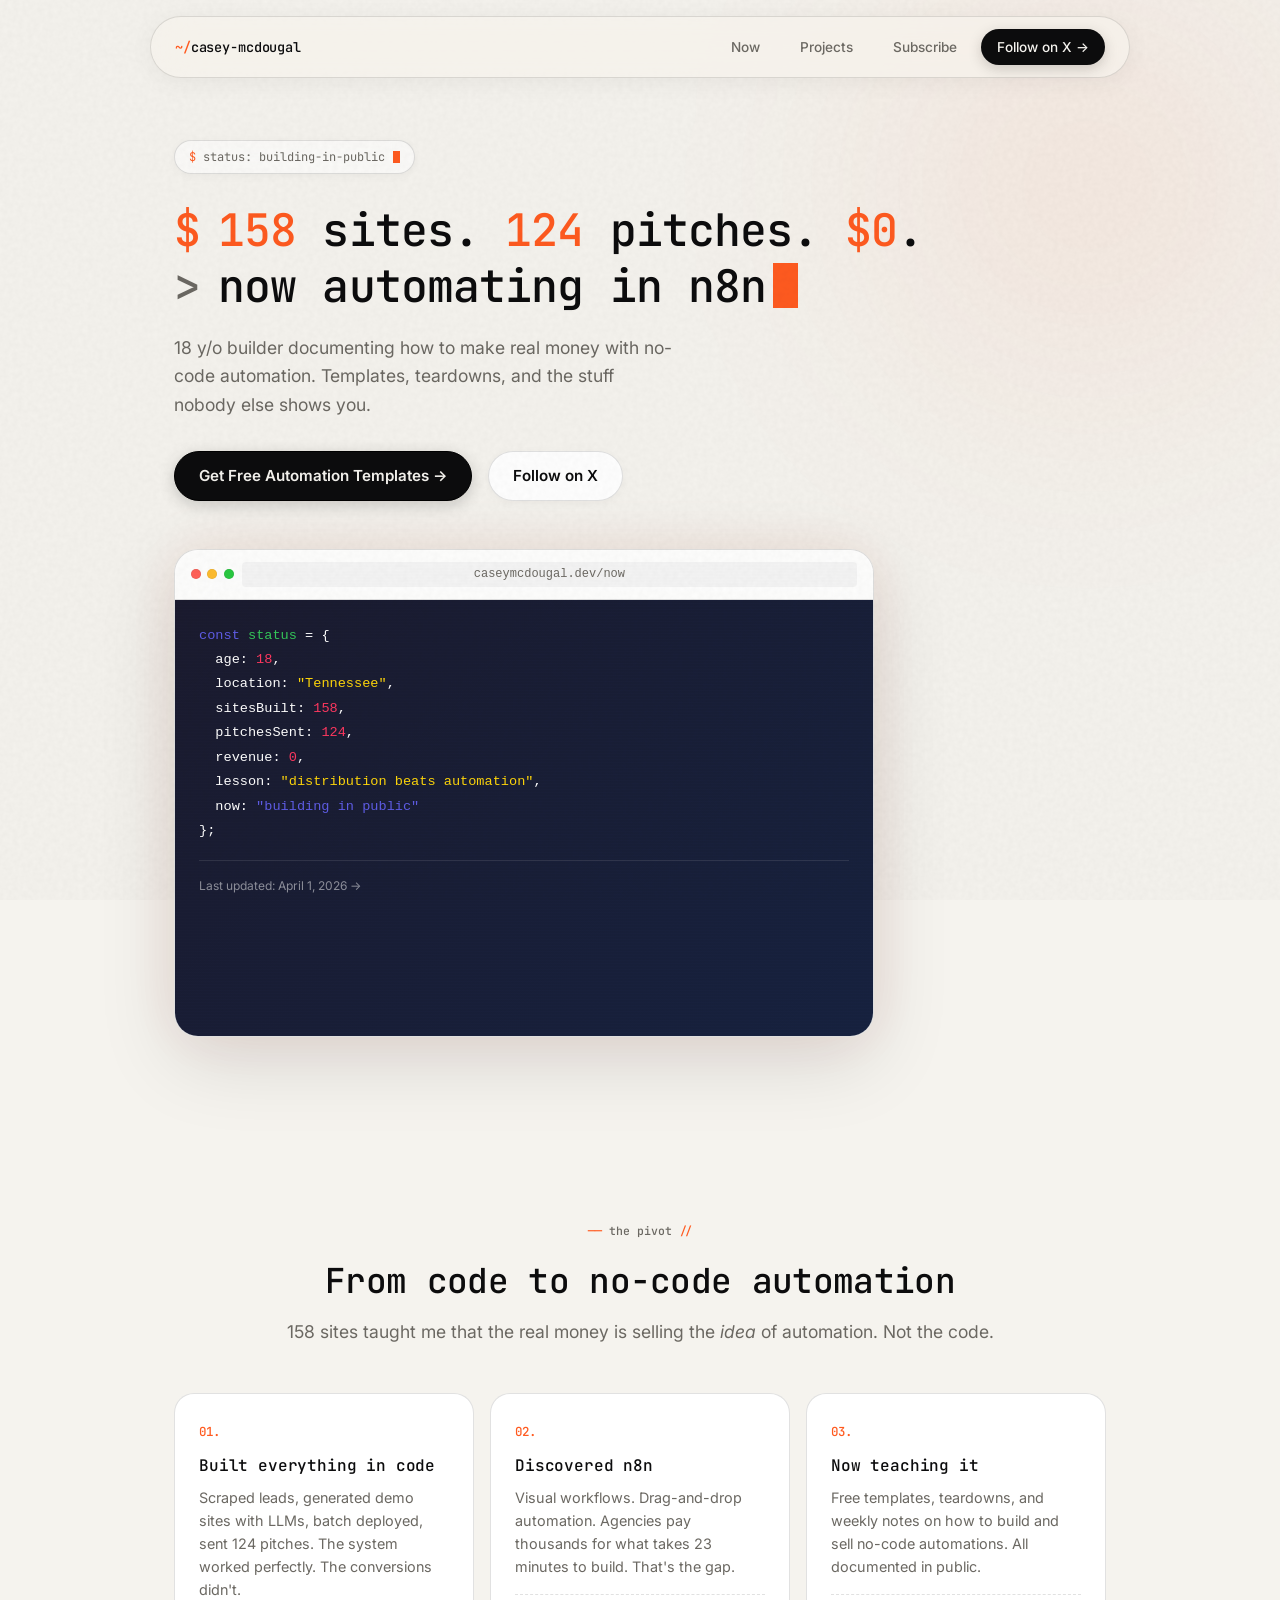
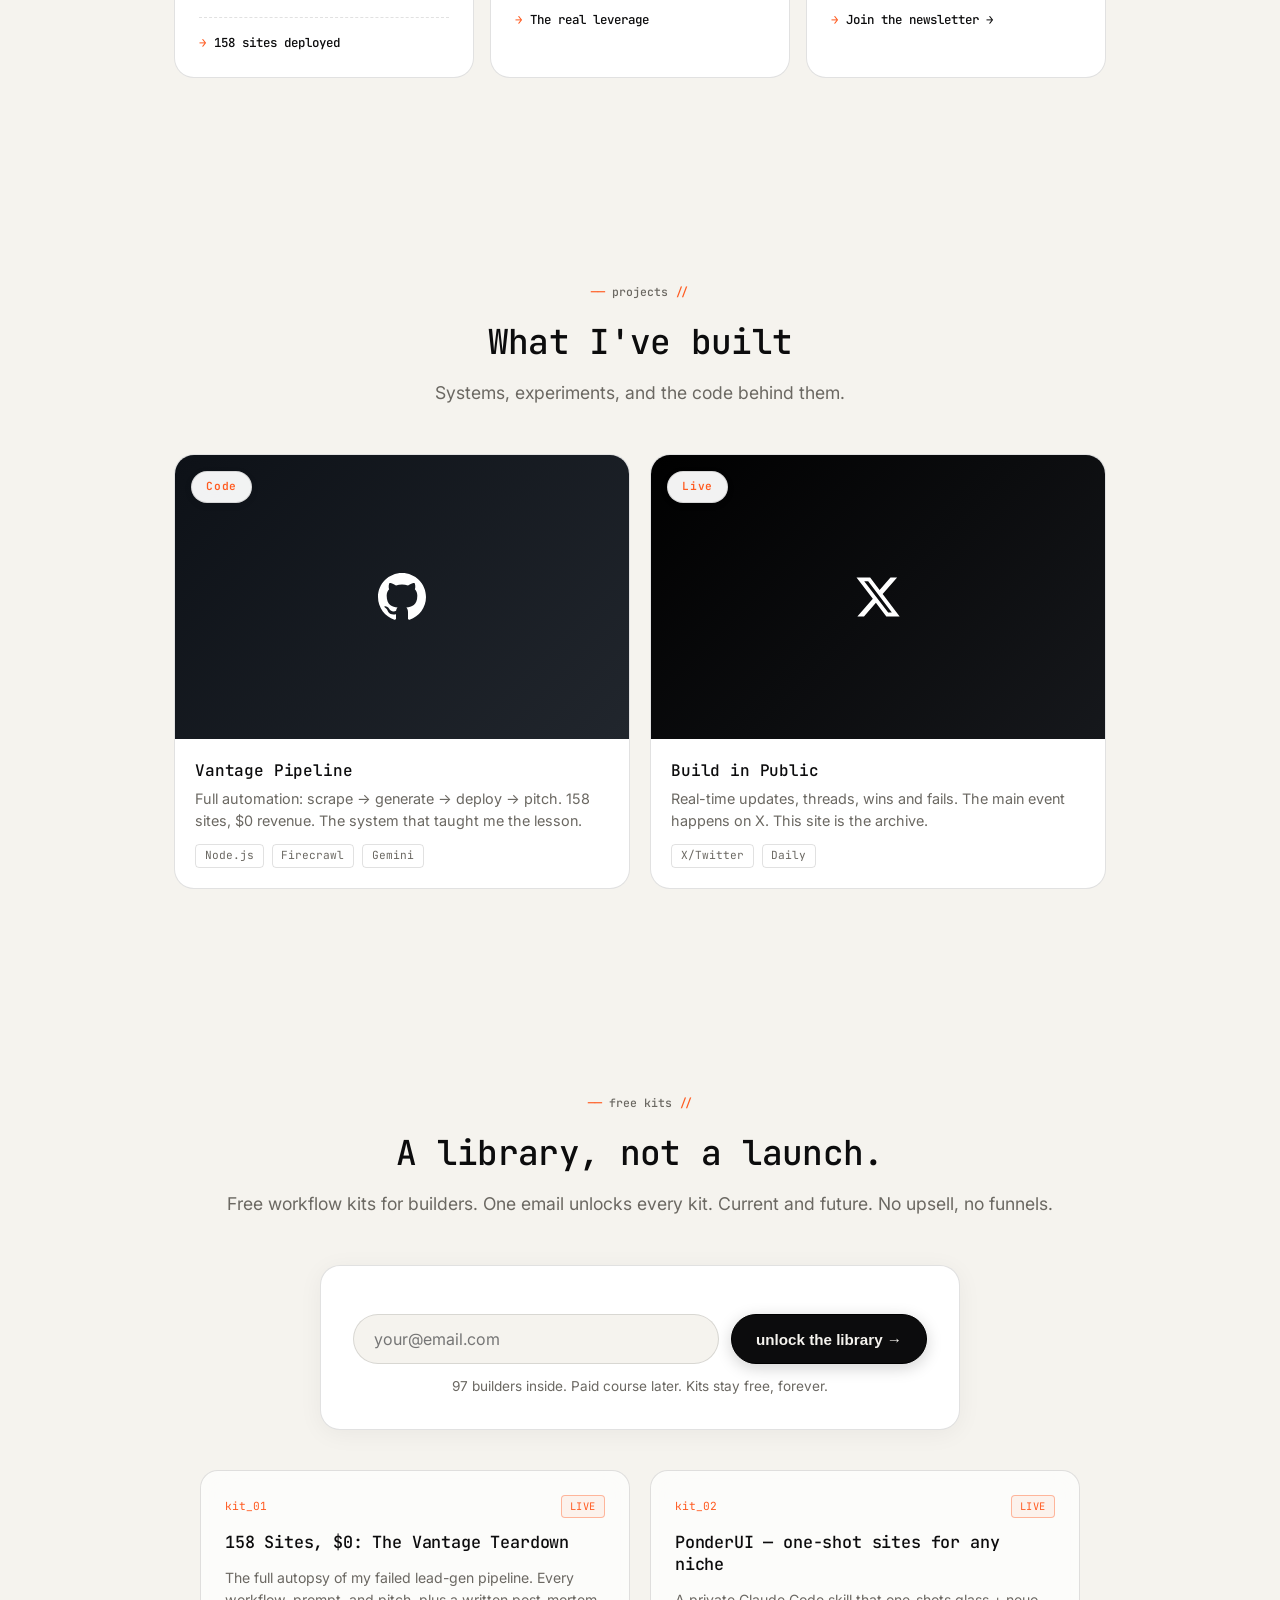
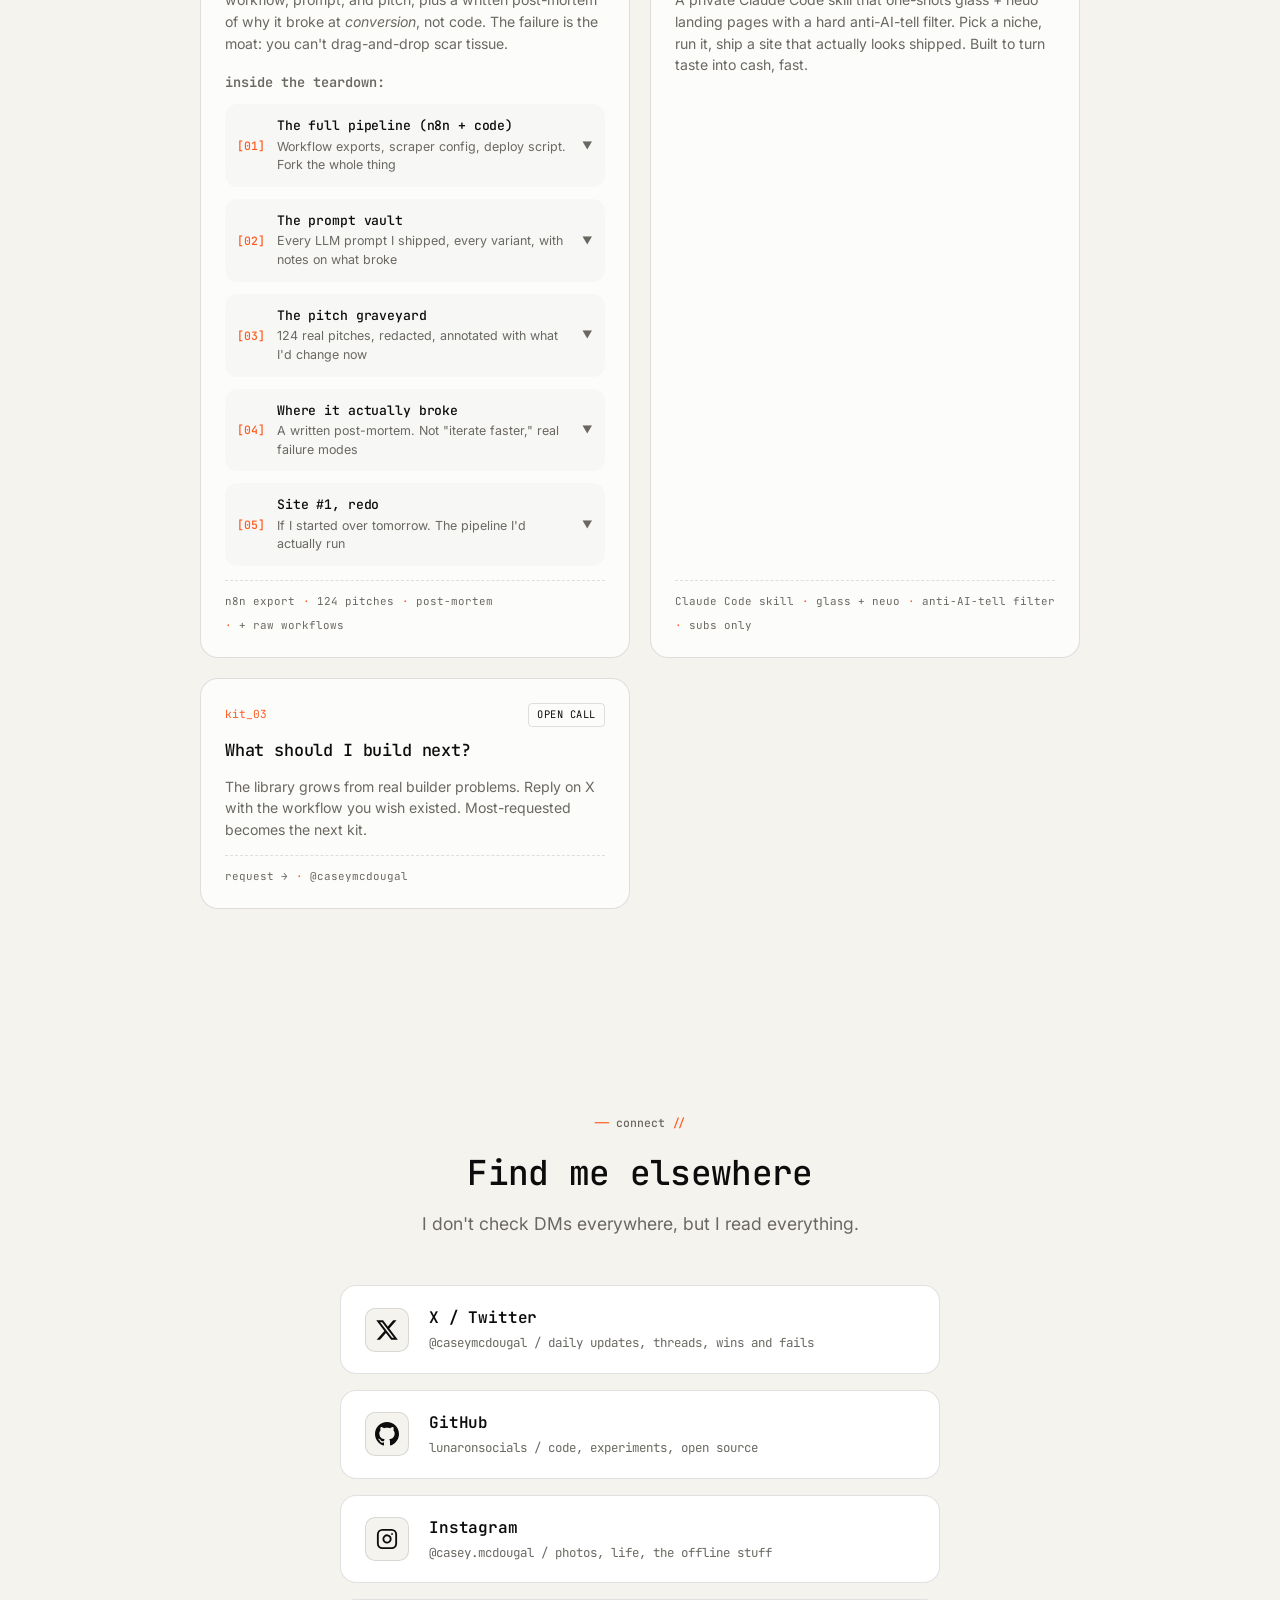
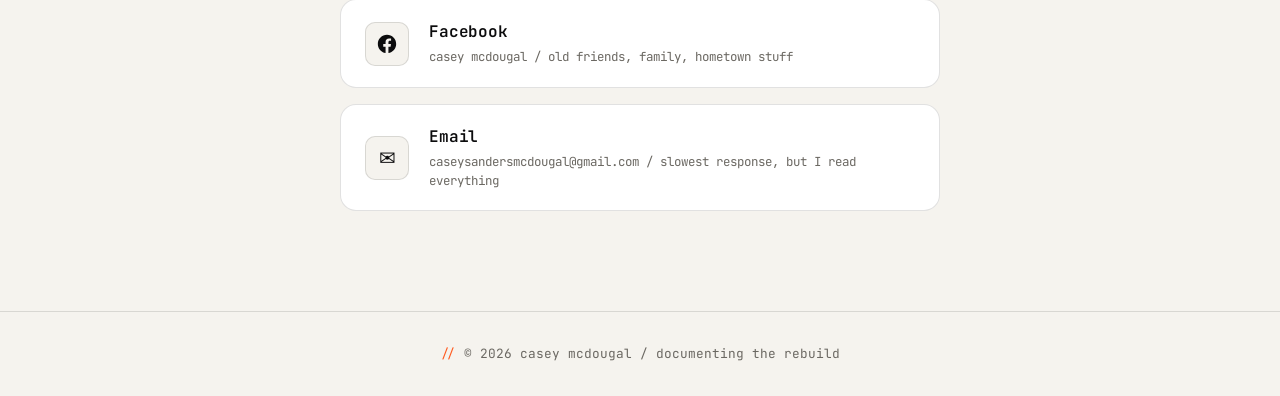
==== commit bb6acc4c: "Add PonderUI as kit_02 (live) on free kits library Co-Authored-By: Claude Opus 4.6 (1M context) <nor" ====
--- a/index.html
+++ b/index.html
@@ -1087,13 +1087,13 @@
         <div class="kit-meta"><span>n8n export</span><span>124 pitches</span><span>post-mortem</span><span>+ raw workflows</span></div>
       </div>
 
-      <!-- Kit 02 / SOON -->
-      <div class="kit-card locked">
-        <div class="kit-card-head"><span class="id">kit_02</span><span class="kit-status soon">in the lab</span></div>
-        <h3>[ ████████████████ ]</h3>
-        <p>Still figuring out what's worth shipping. Subscribers find out first, and probably get a say in what it ends up being.</p>
-        <div class="kit-meta"><span>ships: when it's real</span></div>
-      </div>
+      <!-- Kit 02 / LIVE -->
+      <a href="https://github.com/caseymcdougal/ponderui" target="_blank" class="kit-card" style="text-decoration:none; color:inherit;">
+        <div class="kit-card-head"><span class="id">kit_02</span><span class="kit-status live">live</span></div>
+        <h3>PonderUI — one-shot sites for any niche</h3>
+        <p>A private Claude Code skill that one-shots glass + neuo landing pages with a hard anti-AI-tell filter. Pick a niche, run it, ship a site that actually looks shipped. Built to turn taste into cash, fast.</p>
+        <div class="kit-meta"><span>Claude Code skill</span><span>glass + neuo</span><span>anti-AI-tell filter</span><span>subs only</span></div>
+      </a>
 
       <!-- Kit 03 / OPEN CALL -->
       <a href="https://twitter.com/caseymcdougal" target="_blank" class="kit-card" style="text-decoration:none; color:inherit;">
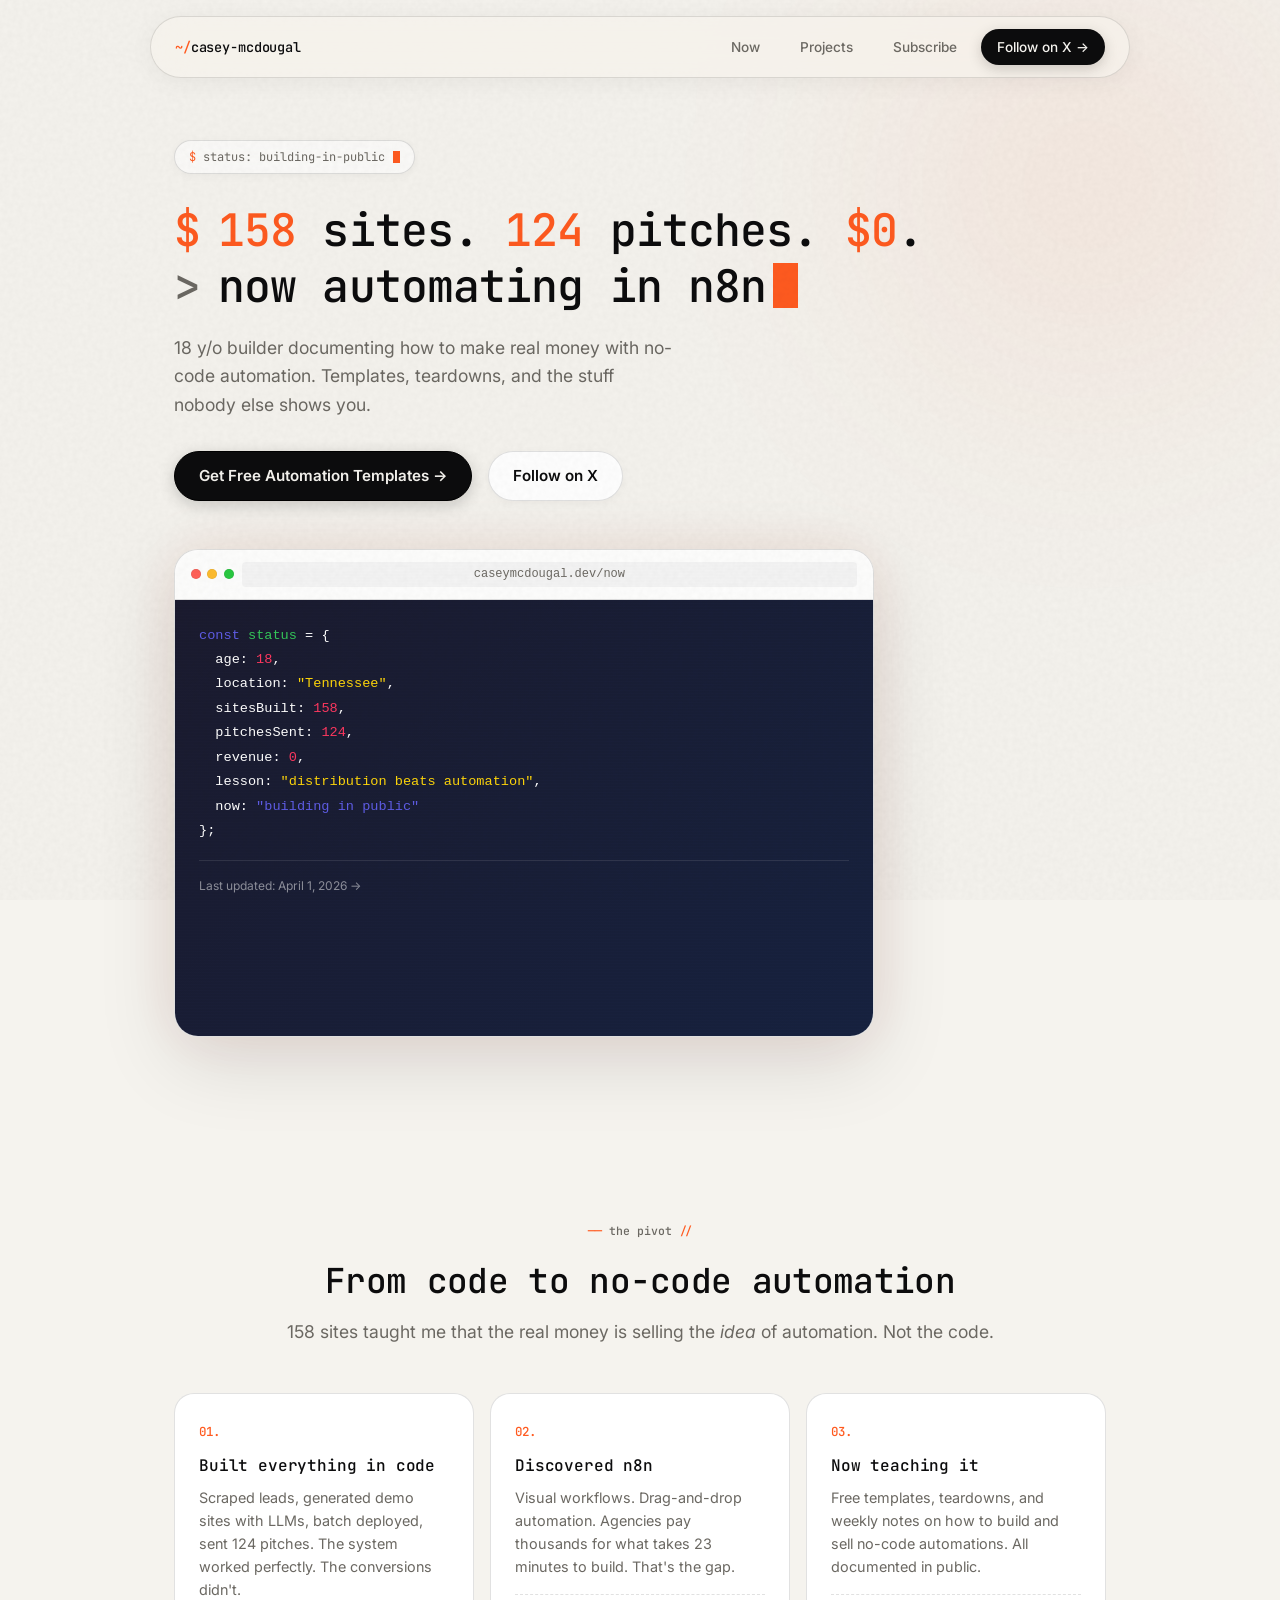
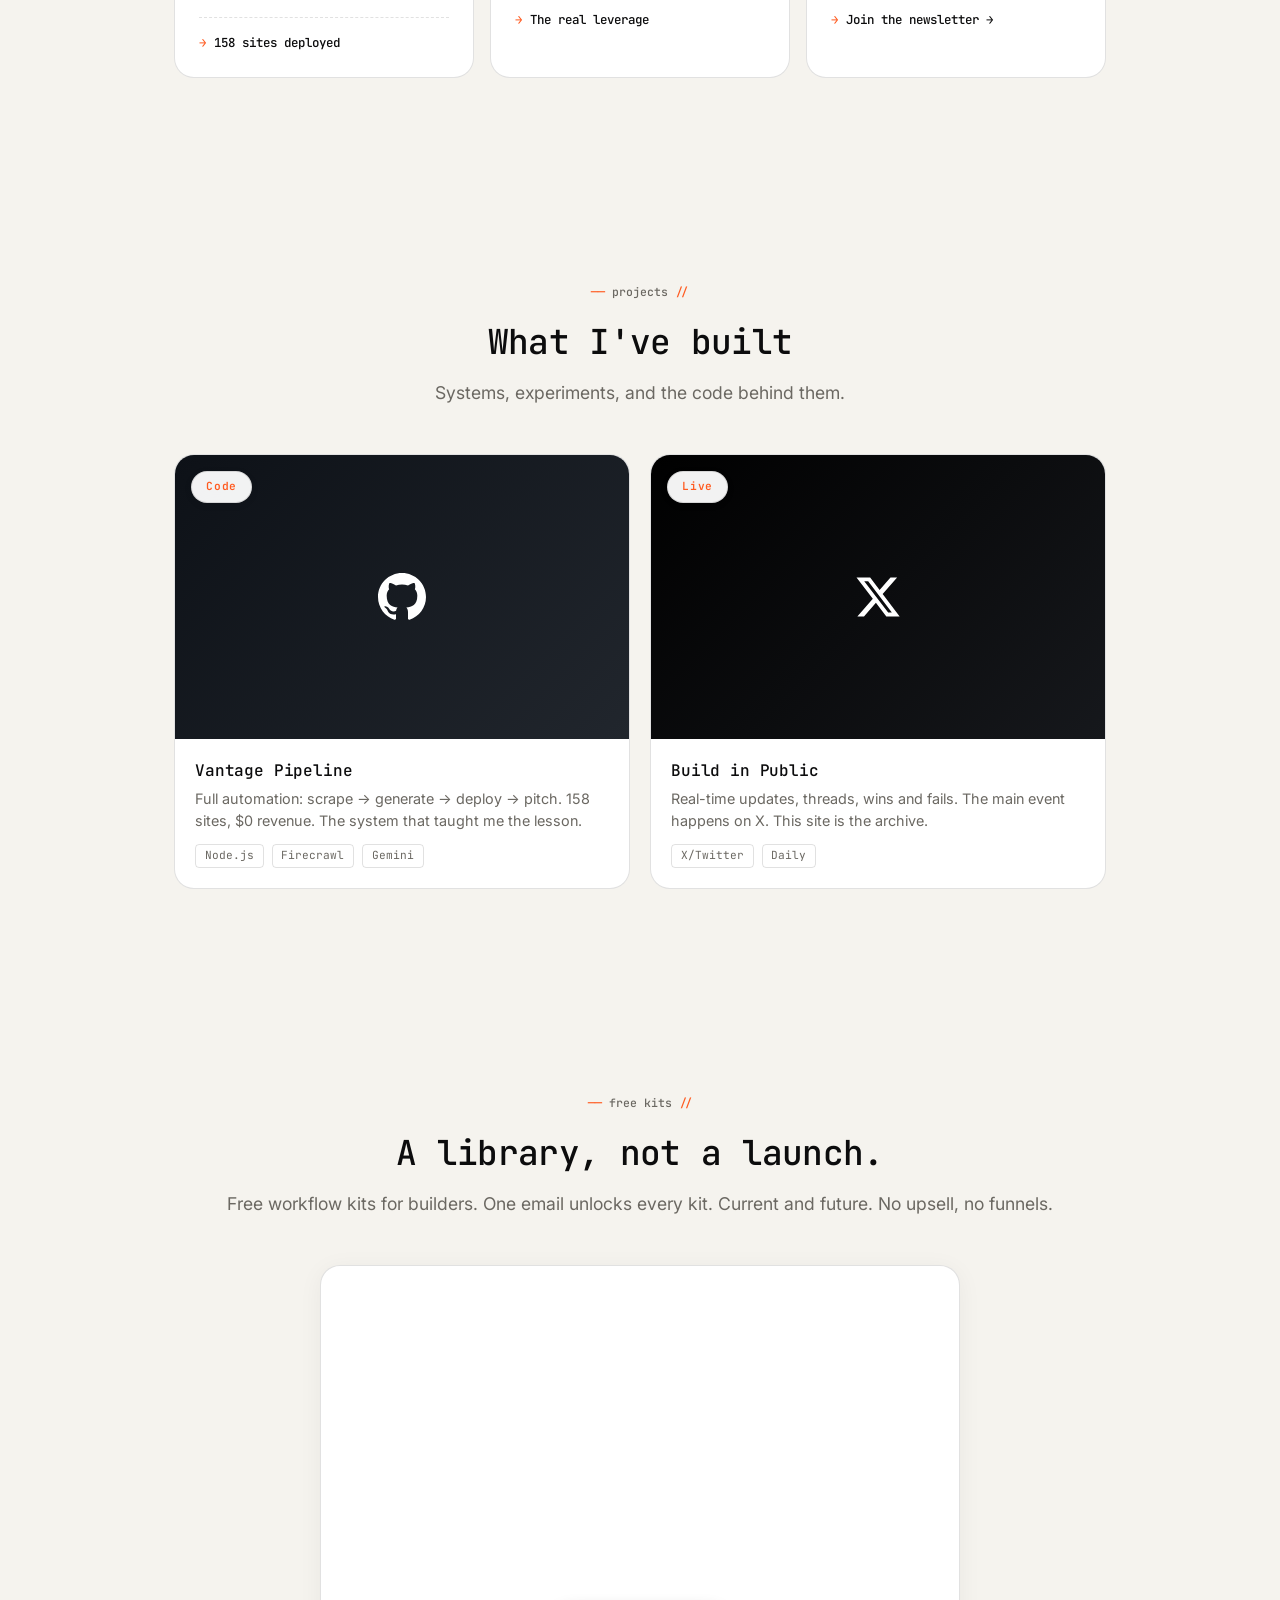
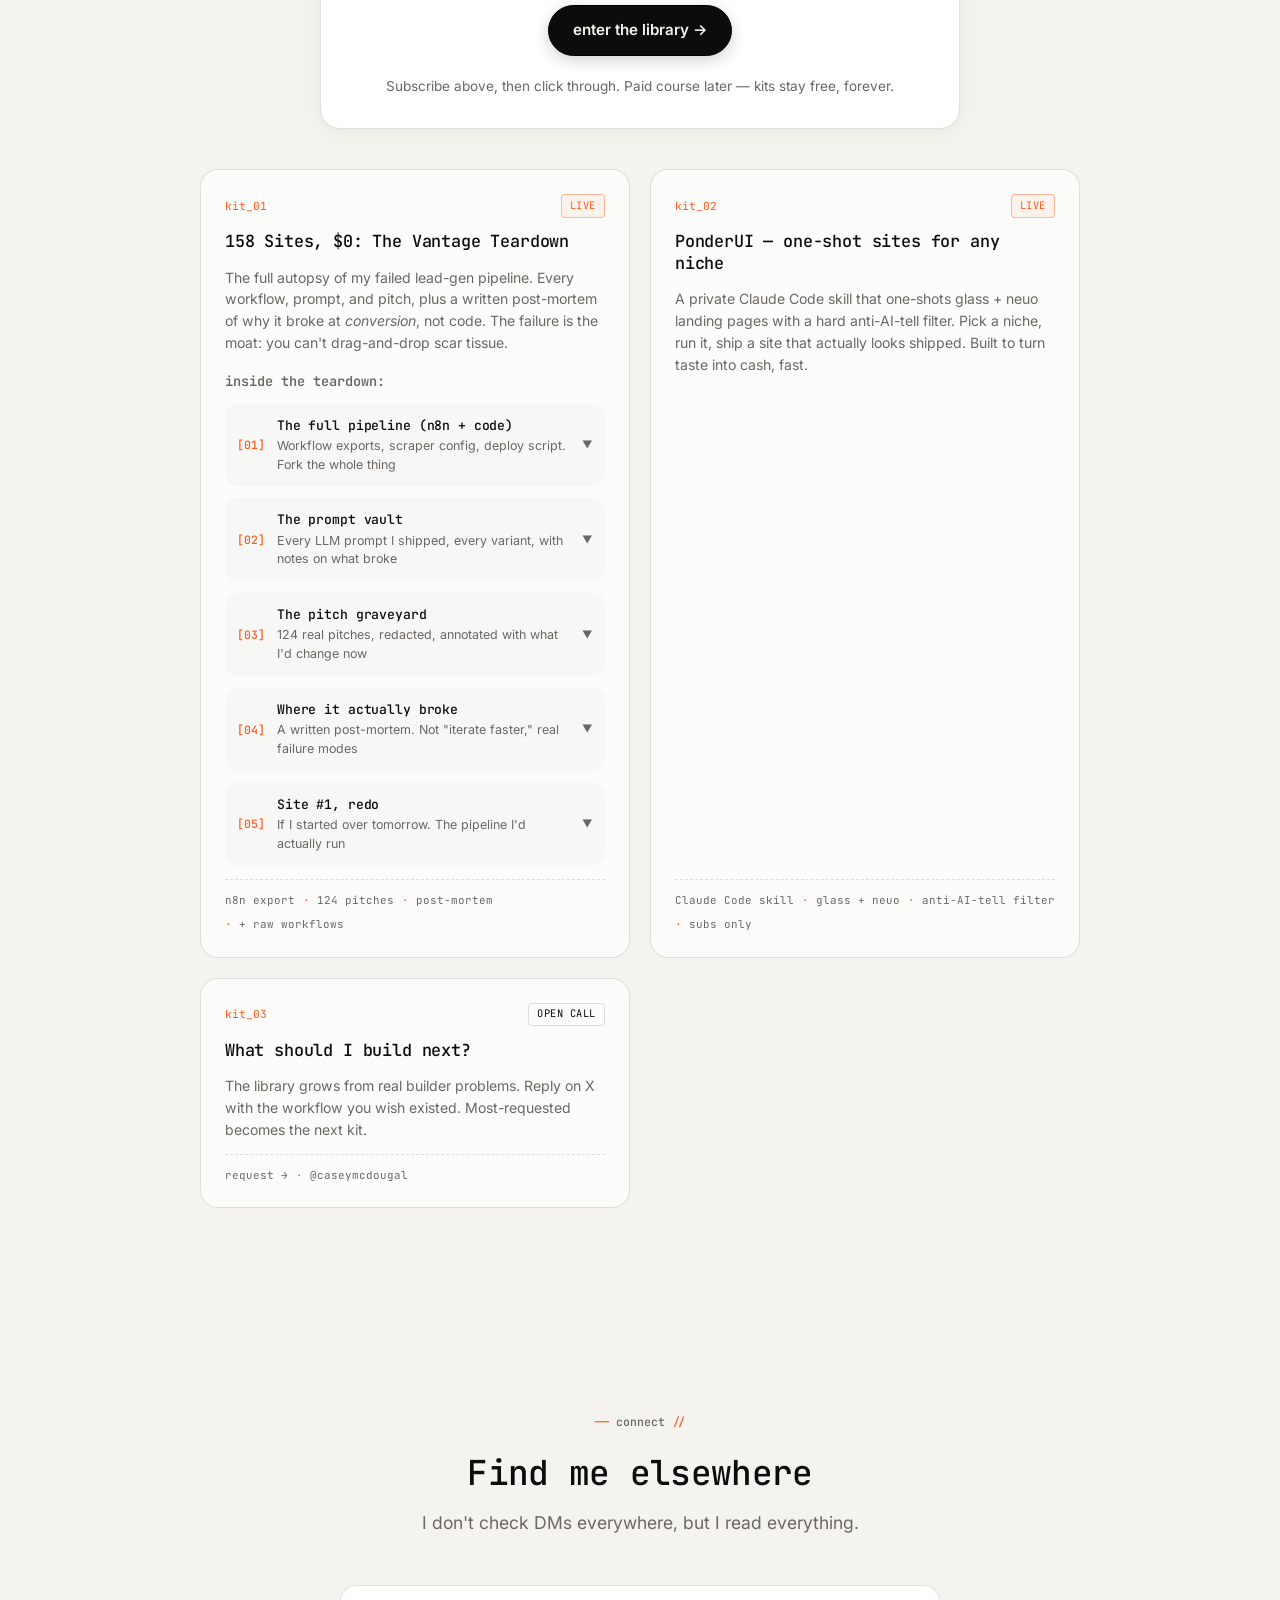
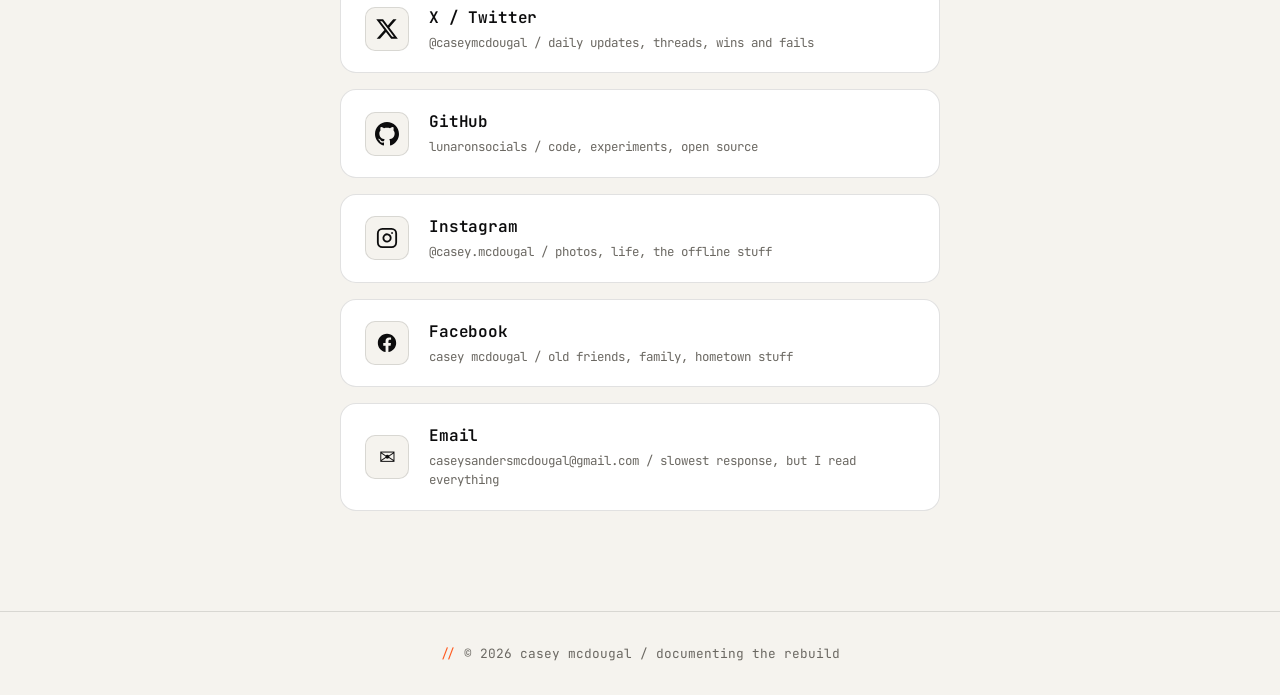
==== commit 323315d8: "Replace flaky postMessage redirect with explicit library button Couldn't reliably detect Beehiiv sub" ====
--- a/index.html
+++ b/index.html
@@ -995,16 +995,11 @@
       <h2>A library, not a launch.</h2>
       <p>Free workflow kits for builders. One email unlocks every kit. Current and future. No upsell, no funnels.</p>
     </div>
-    <div class="kits-intro subscribe-card">
-      <form id="newsletter-form" action="https://assets.mailerlite.com/jsonp/2241553/forms/183689485189383868/subscribe" method="post" target="_blank">
-        <input type="hidden" name="ml-submit" value="1">
-        <input type="hidden" name="anticsrf" value="true">
-        <div class="subscribe-input-wrap">
-          <input type="email" name="fields[email]" placeholder="your@email.com" required class="subscribe-input" aria-label="Email">
-          <button type="submit" class="btn btn-primary" onclick="setTimeout(function(){ window.location.href='thank-you.html'; }, 500); return true;">unlock the library →</button>
-        </div>
-        <p class="subscribe-note">97 builders inside. Paid course later. Kits stay free, forever.</p>
-      </form>
+    <div class="kits-intro subscribe-card" style="display:flex; flex-direction:column; align-items:center; gap: 1rem;">
+      <script async src="https://subscribe-forms.beehiiv.com/embed.js"></script>
+      <iframe src="https://subscribe-forms.beehiiv.com/f05c2d28-67de-4bd4-b1f9-793a4cdce4c7" class="beehiiv-embed" data-test-id="beehiiv-embed" frameborder="0" scrolling="no" style="width: 516px; height: 291px; margin: 0; border-radius: 0; background-color: transparent; box-shadow: 0 0 #0000; max-width: 100%;"></iframe>
+      <a href="library.html" class="btn btn-primary" style="text-decoration:none;">enter the library →</a>
+      <p class="subscribe-note" style="margin-top: 0.25rem;">Subscribe above, then click through. Paid course later — kits stay free, forever.</p>
     </div>
 
     <div class="kits-grid">
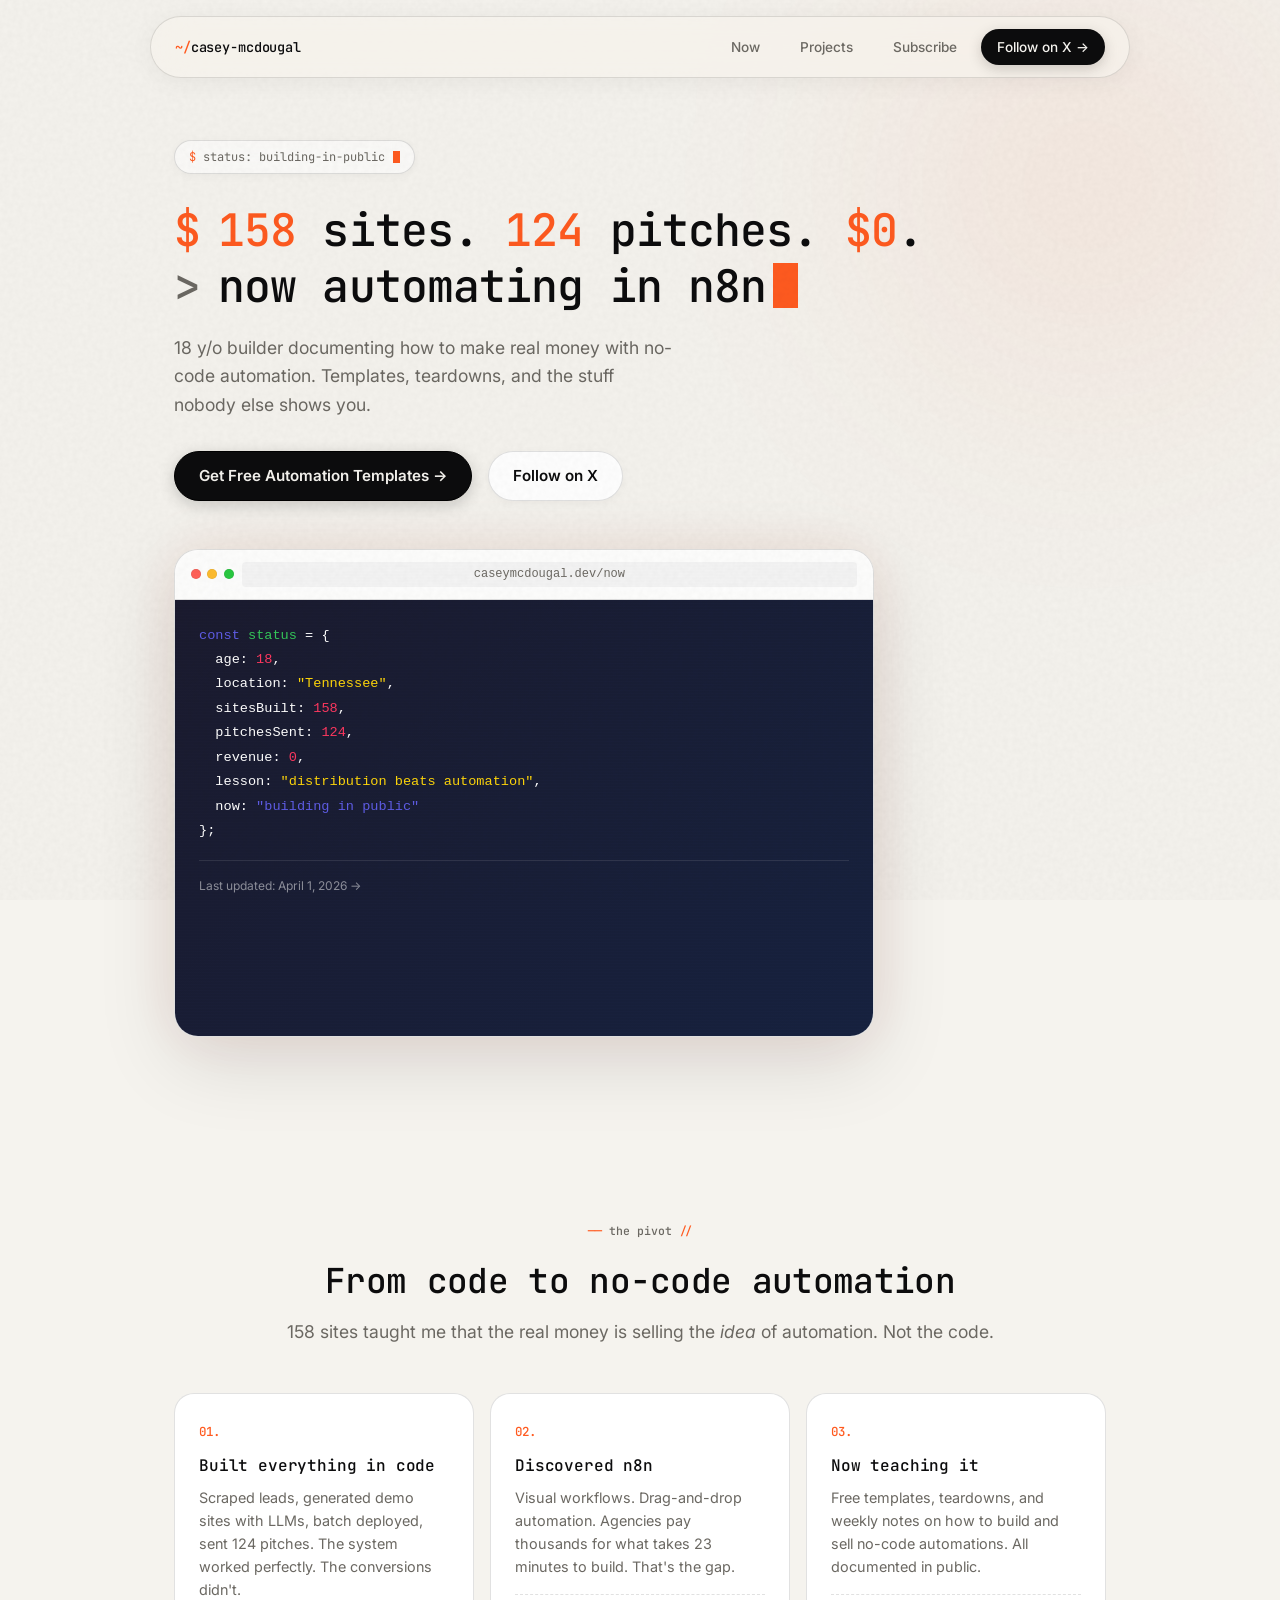
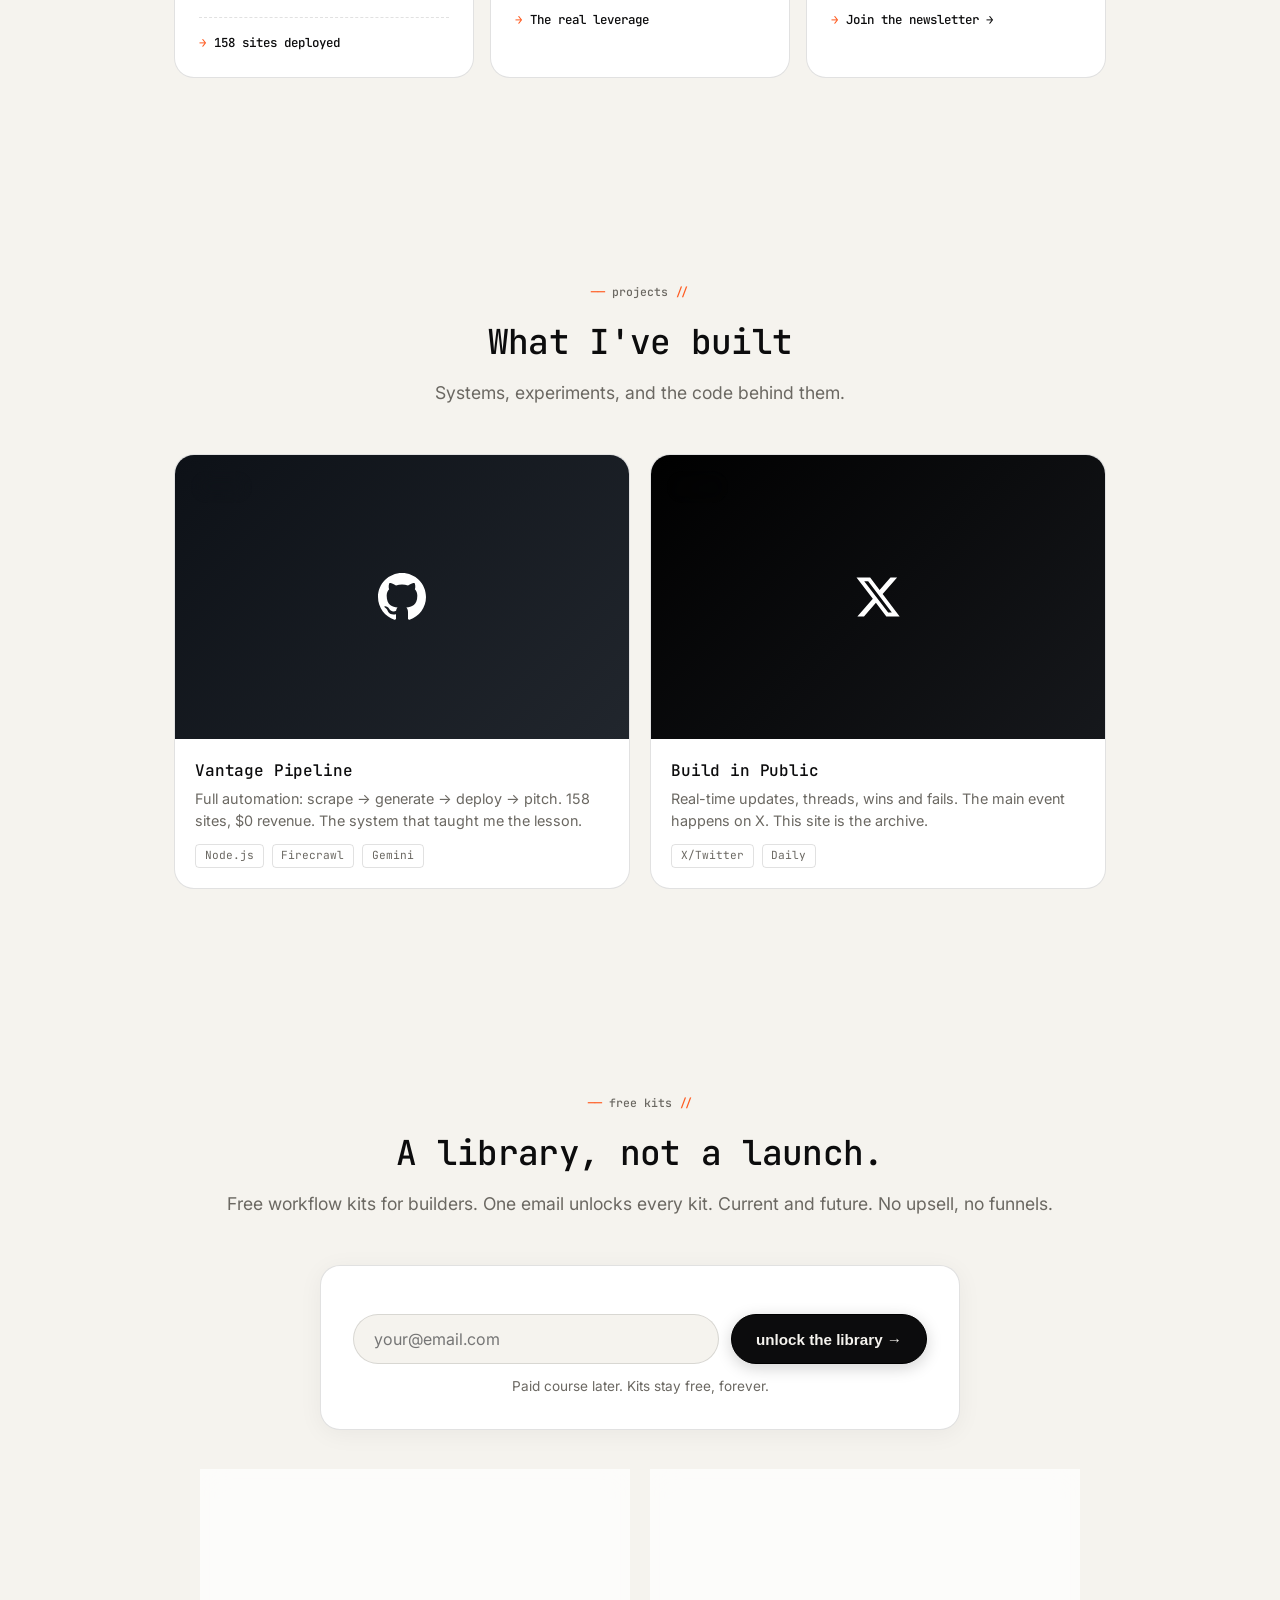
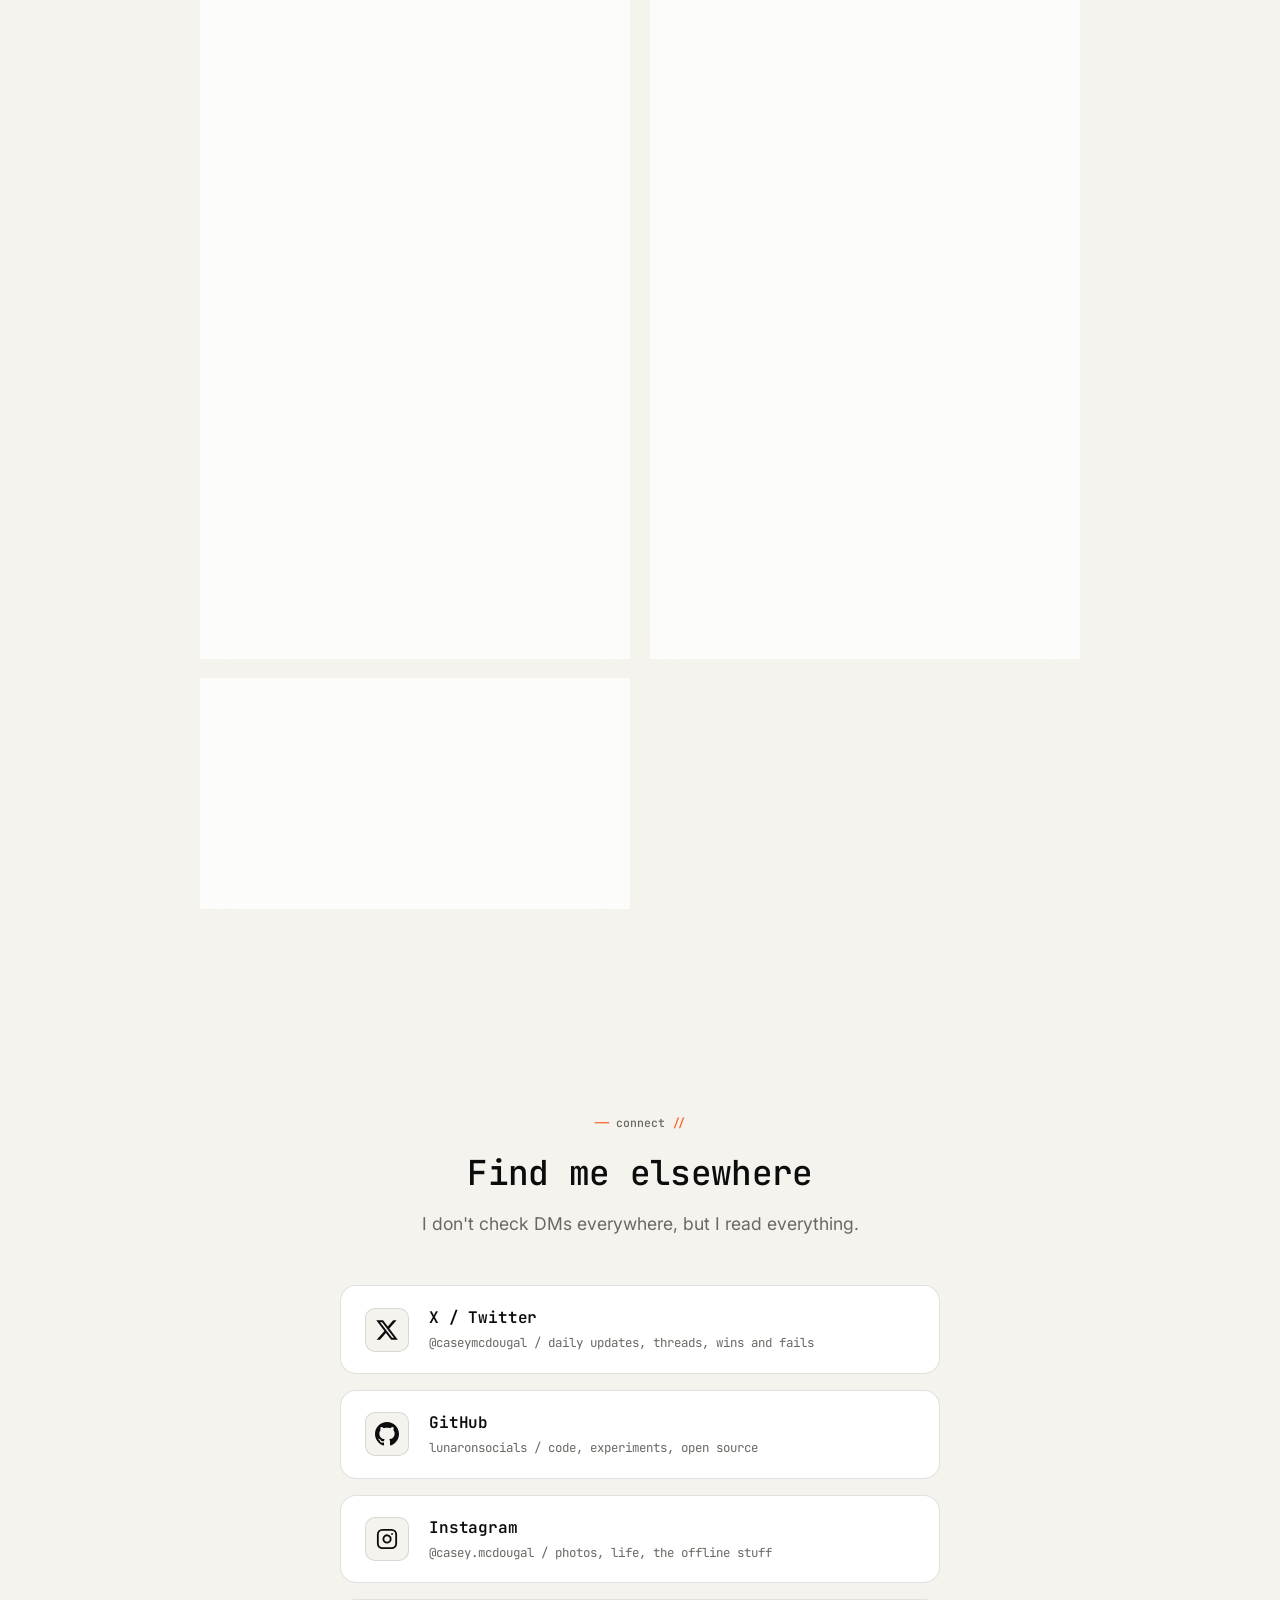
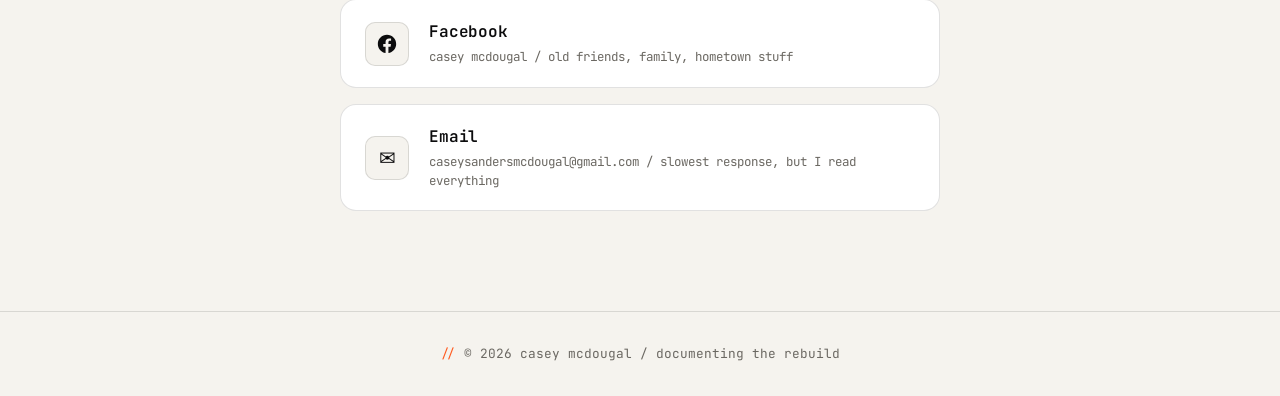
==== commit a8d9373a: "Restore original styled subscribe form via Cloudflare Function proxy Replaces the visually-mismatche" ====
--- a/index.html
+++ b/index.html
@@ -995,11 +995,49 @@
       <h2>A library, not a launch.</h2>
       <p>Free workflow kits for builders. One email unlocks every kit. Current and future. No upsell, no funnels.</p>
     </div>
-    <div class="kits-intro subscribe-card" style="display:flex; flex-direction:column; align-items:center; gap: 1rem;">
-      <script async src="https://subscribe-forms.beehiiv.com/embed.js"></script>
-      <iframe src="https://subscribe-forms.beehiiv.com/f05c2d28-67de-4bd4-b1f9-793a4cdce4c7" class="beehiiv-embed" data-test-id="beehiiv-embed" frameborder="0" scrolling="no" style="width: 516px; height: 291px; margin: 0; border-radius: 0; background-color: transparent; box-shadow: 0 0 #0000; max-width: 100%;"></iframe>
-      <a href="library.html" class="btn btn-primary" style="text-decoration:none;">enter the library →</a>
-      <p class="subscribe-note" style="margin-top: 0.25rem;">Subscribe above, then click through. Paid course later — kits stay free, forever.</p>
+    <div class="kits-intro subscribe-card">
+      <form id="newsletter-form" novalidate>
+        <div class="subscribe-input-wrap">
+          <input type="email" name="email" placeholder="your@email.com" required class="subscribe-input" aria-label="Email">
+          <button type="submit" class="btn btn-primary" id="newsletter-submit">unlock the library →</button>
+        </div>
+        <p class="subscribe-note" id="newsletter-note">Paid course later. Kits stay free, forever.</p>
+      </form>
+      <script>
+        (function () {
+          var form = document.getElementById('newsletter-form');
+          var btn = document.getElementById('newsletter-submit');
+          var note = document.getElementById('newsletter-note');
+          form.addEventListener('submit', function (e) {
+            e.preventDefault();
+            var email = form.email.value.trim();
+            if (!email) return;
+            btn.disabled = true;
+            var original = btn.textContent;
+            btn.textContent = 'unlocking…';
+            fetch('/api/subscribe', {
+              method: 'POST',
+              headers: { 'Content-Type': 'application/json' },
+              body: JSON.stringify({ email: email })
+            }).then(function (r) {
+              return r.json().then(function (j) { return { ok: r.ok && j.ok, j: j }; });
+            }).then(function (res) {
+              if (res.ok) {
+                note.textContent = "you're in. redirecting…";
+                setTimeout(function () { window.location.href = 'library.html'; }, 600);
+              } else {
+                btn.disabled = false;
+                btn.textContent = original;
+                note.textContent = "something broke. try again or email casey directly.";
+              }
+            }).catch(function () {
+              btn.disabled = false;
+              btn.textContent = original;
+              note.textContent = "network error. try again.";
+            });
+          });
+        })();
+      </script>
     </div>
 
     <div class="kits-grid">
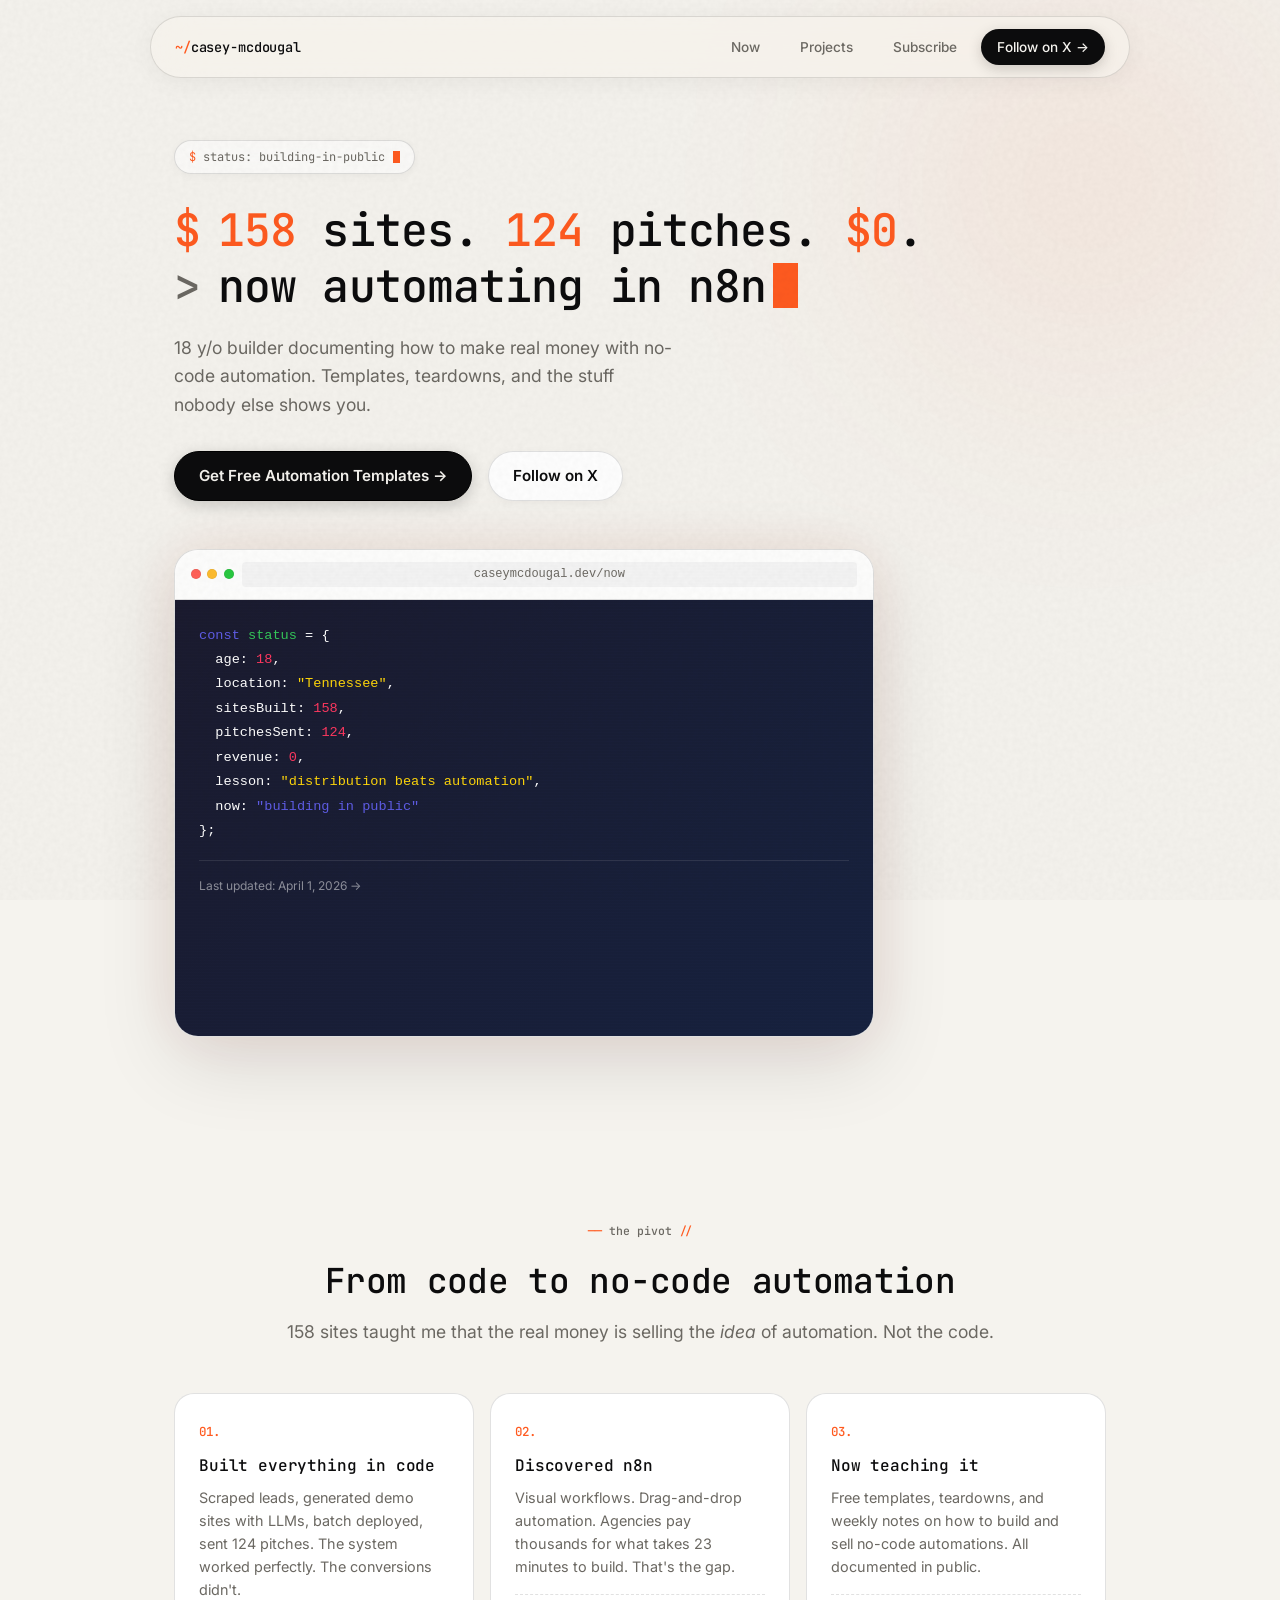
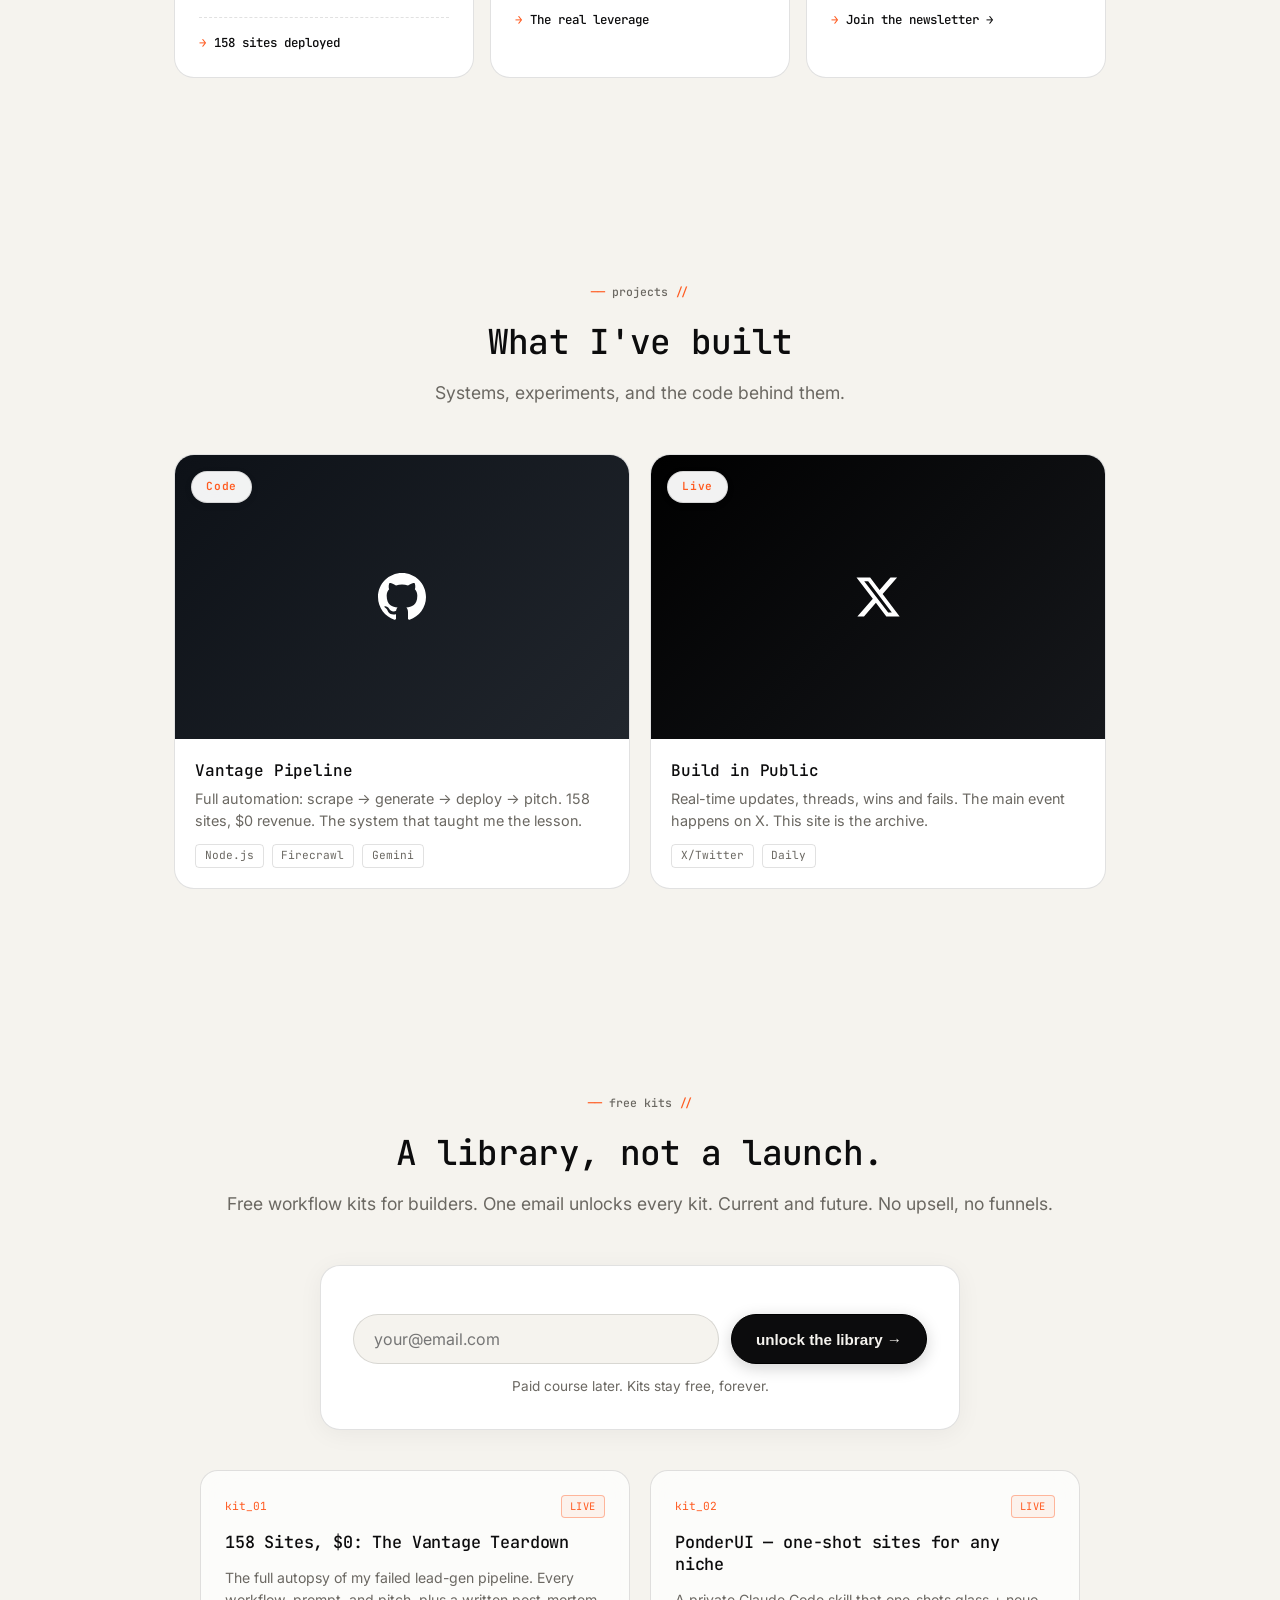
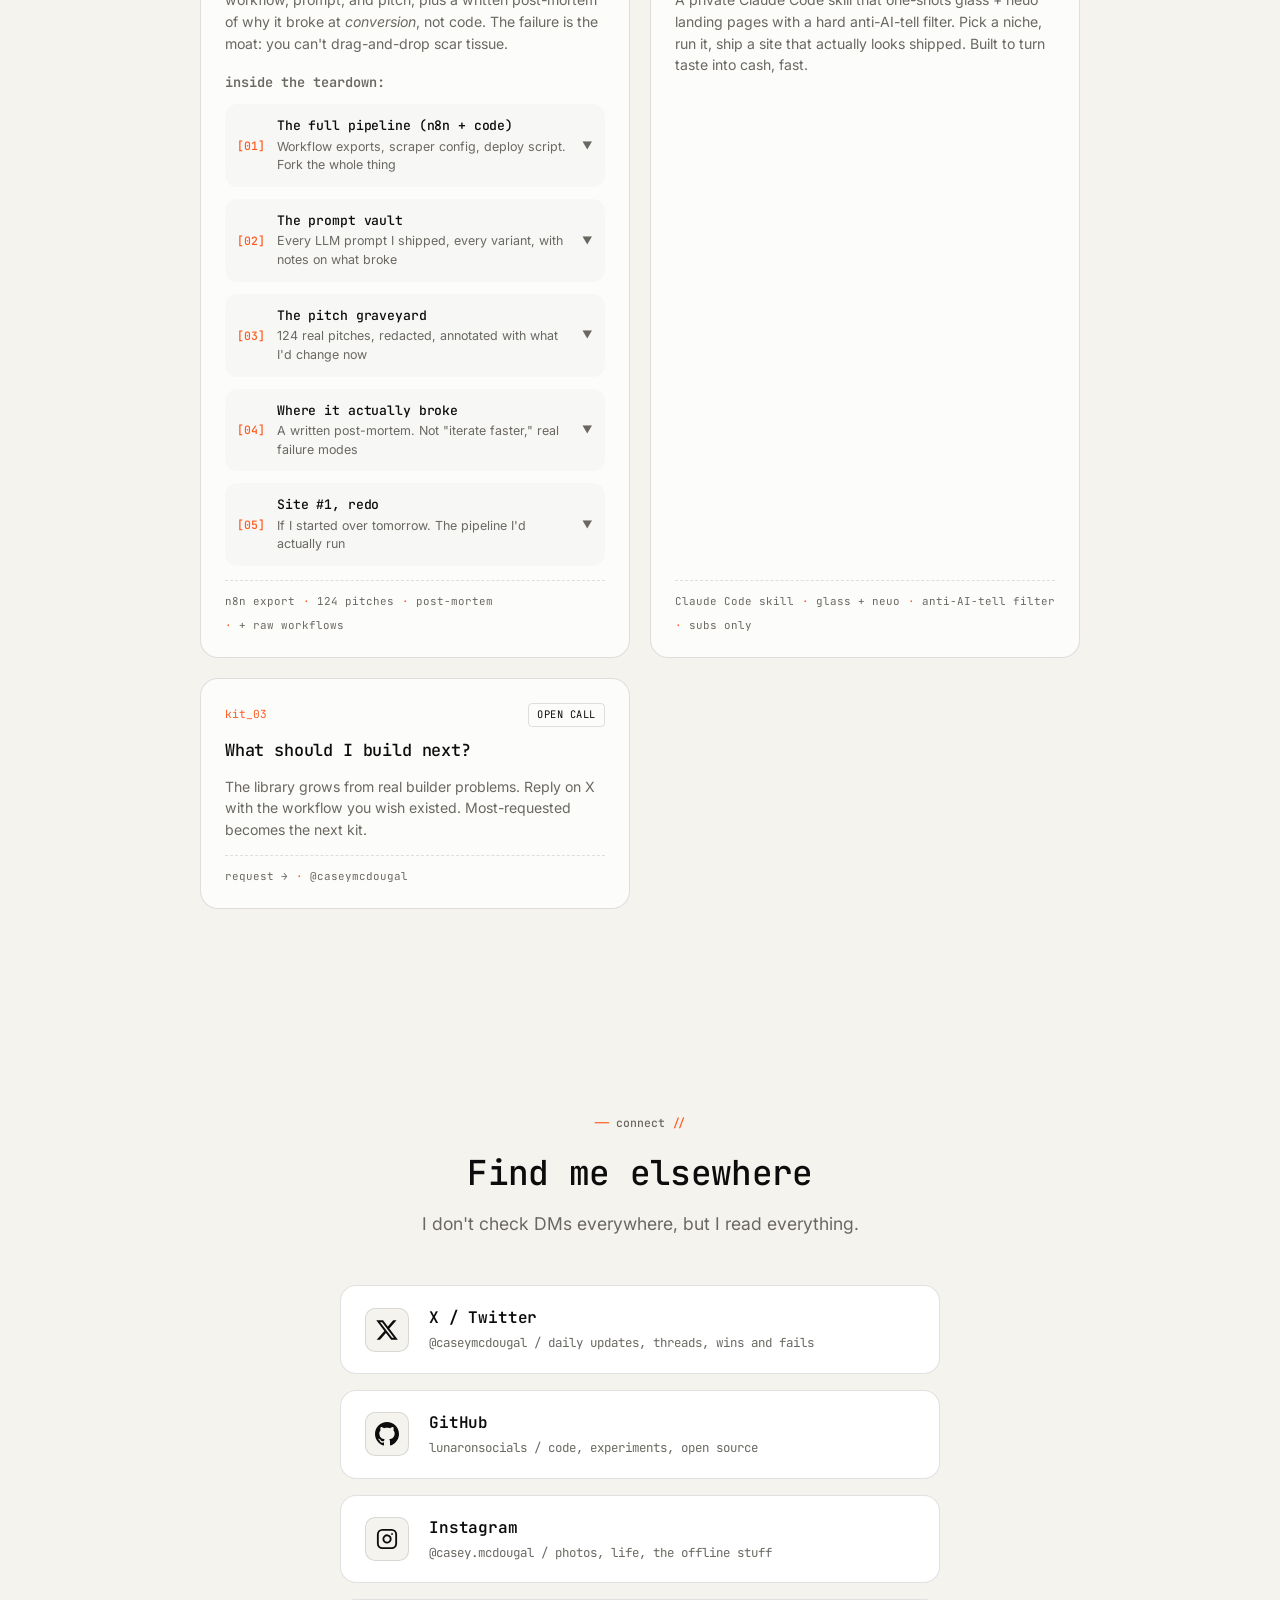
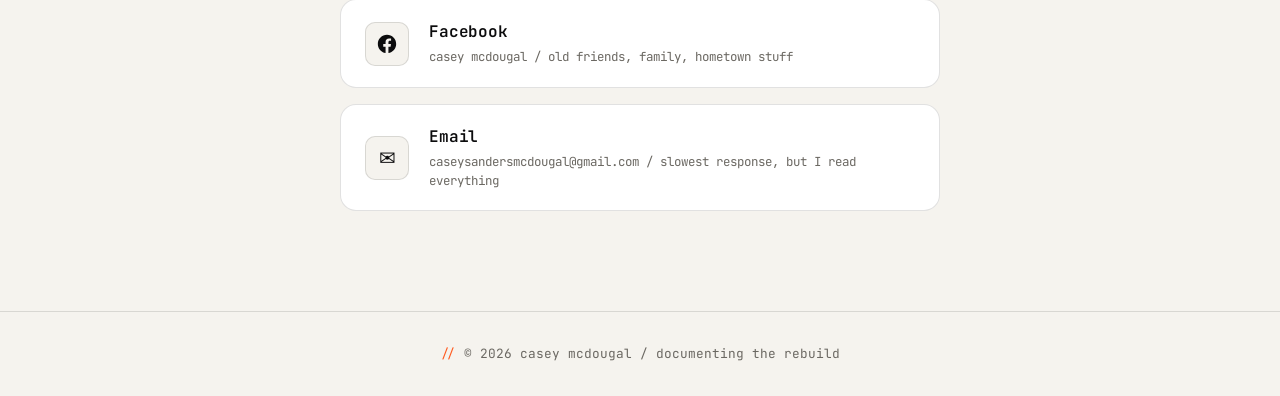
==== commit 21680b3f: "Show welcome-back state for returning subscribers On successful subscribe, sets a localStorage flag." ====
--- a/index.html
+++ b/index.html
@@ -995,7 +995,7 @@
       <h2>A library, not a launch.</h2>
       <p>Free workflow kits for builders. One email unlocks every kit. Current and future. No upsell, no funnels.</p>
     </div>
-    <div class="kits-intro subscribe-card">
+    <div class="kits-intro subscribe-card" id="subscribe-card">
       <form id="newsletter-form" novalidate>
         <div class="subscribe-input-wrap">
           <input type="email" name="email" placeholder="your@email.com" required class="subscribe-input" aria-label="Email">
@@ -1003,11 +1003,28 @@
         </div>
         <p class="subscribe-note" id="newsletter-note">Paid course later. Kits stay free, forever.</p>
       </form>
+      <div id="welcome-back" style="display:none; text-align:center;">
+        <p style="font-size: 1.1rem; font-weight: 600; margin-bottom: 0.35rem;">hey, welcome back 👋</p>
+        <p class="subscribe-note" style="margin-bottom: 1rem;">you're already on the list. the library's right where you left it.</p>
+        <a href="library.html" class="btn btn-primary" style="text-decoration:none;">open the library →</a>
+      </div>
       <script>
         (function () {
+          var SUB_KEY = 'cmd_subscribed_v1';
           var form = document.getElementById('newsletter-form');
+          var welcome = document.getElementById('welcome-back');
           var btn = document.getElementById('newsletter-submit');
           var note = document.getElementById('newsletter-note');
+
+          // Returning subscriber: skip the form entirely.
+          try {
+            if (localStorage.getItem(SUB_KEY)) {
+              form.style.display = 'none';
+              welcome.style.display = 'block';
+              return;
+            }
+          } catch (e) { /* localStorage blocked, fall through to form */ }
+
           form.addEventListener('submit', function (e) {
             e.preventDefault();
             var email = form.email.value.trim();
@@ -1023,6 +1040,7 @@
               return r.json().then(function (j) { return { ok: r.ok && j.ok, j: j }; });
             }).then(function (res) {
               if (res.ok) {
+                try { localStorage.setItem(SUB_KEY, '1'); } catch (e) {}
                 note.textContent = "you're in. redirecting…";
                 setTimeout(function () { window.location.href = 'library.html'; }, 600);
               } else {
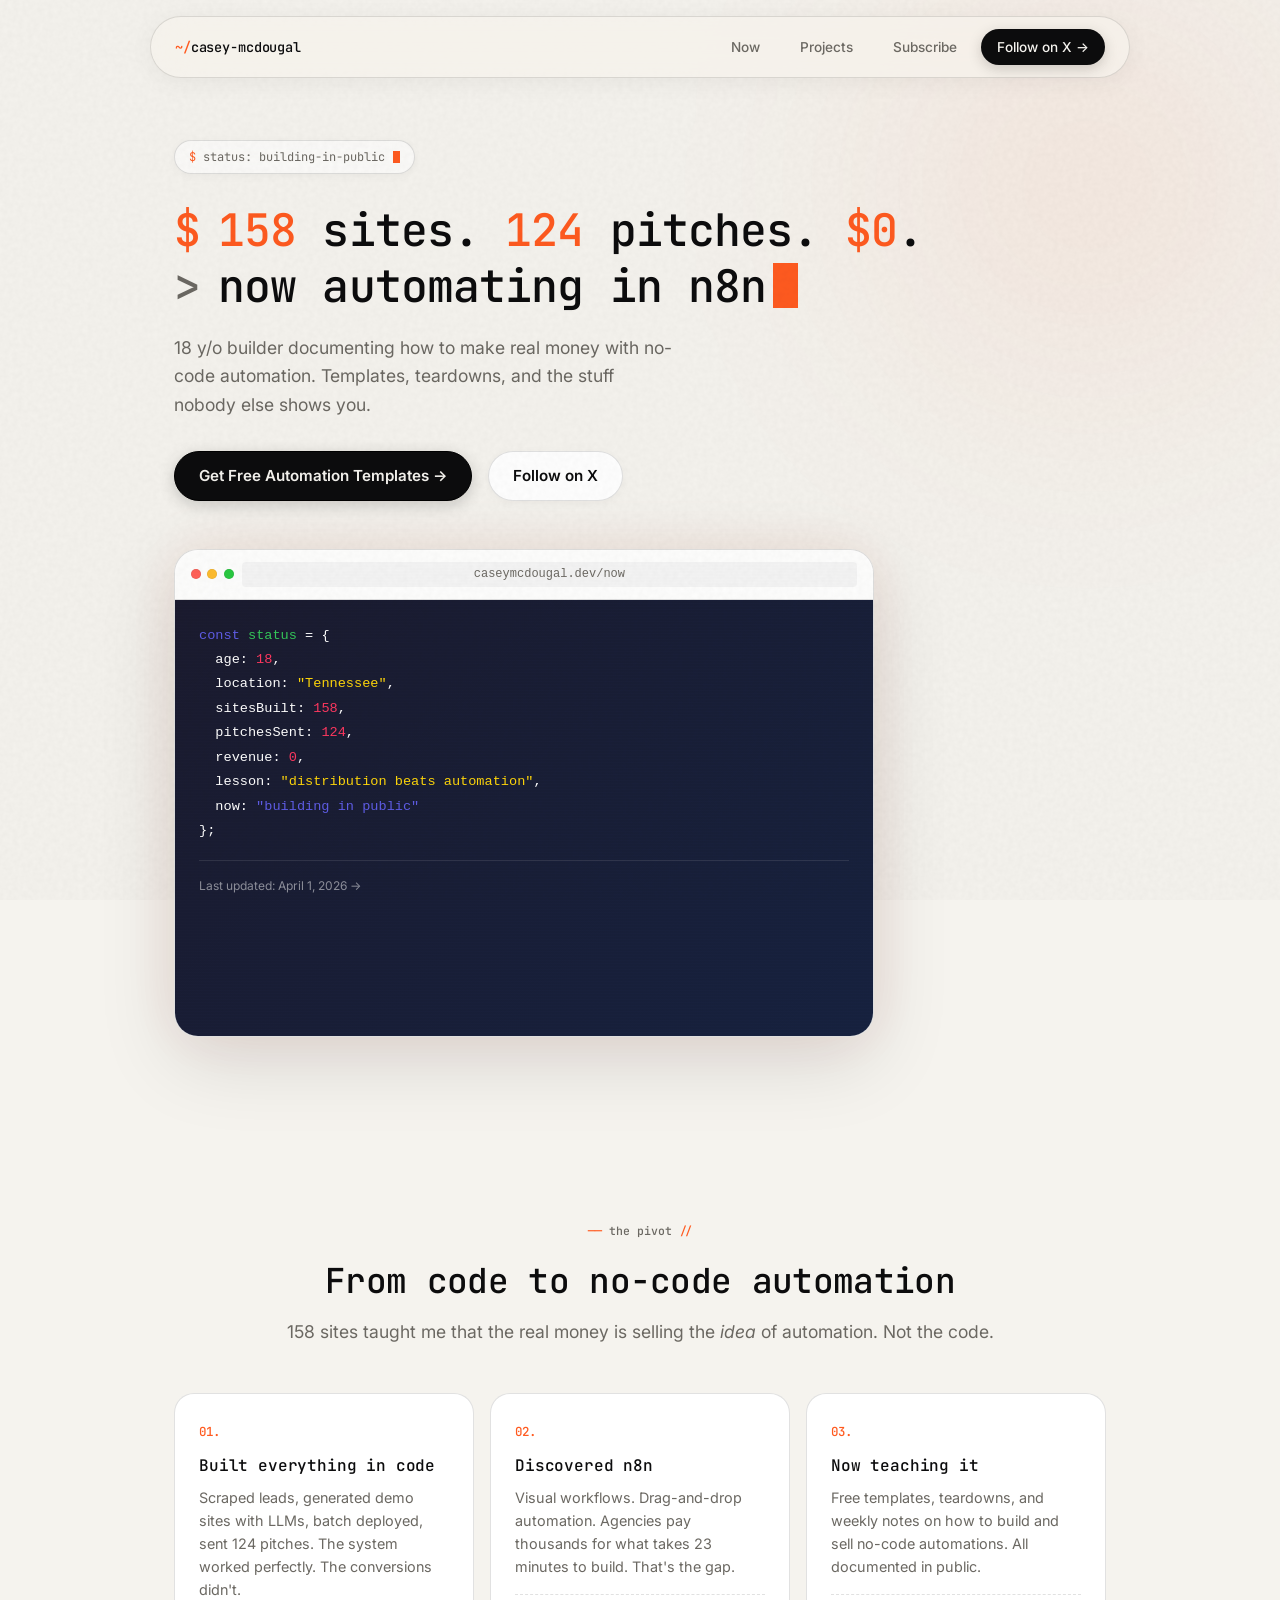
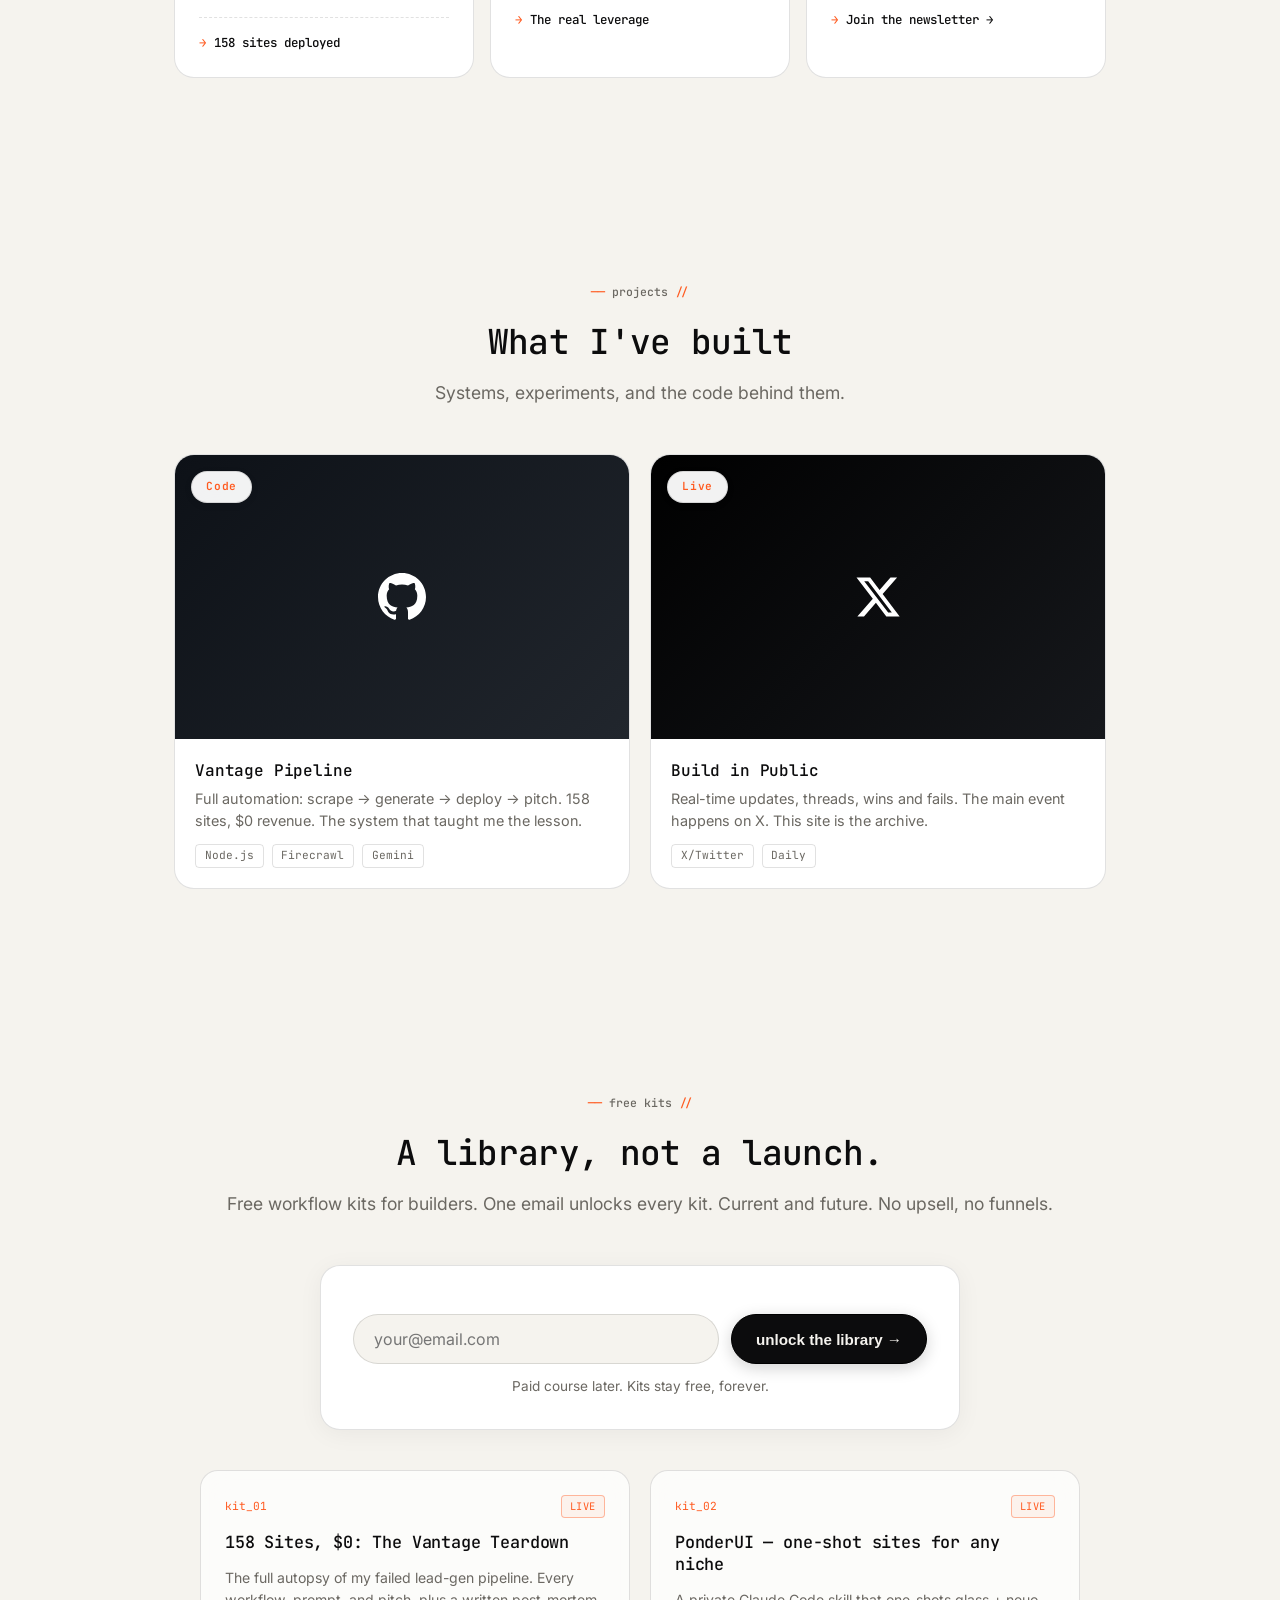
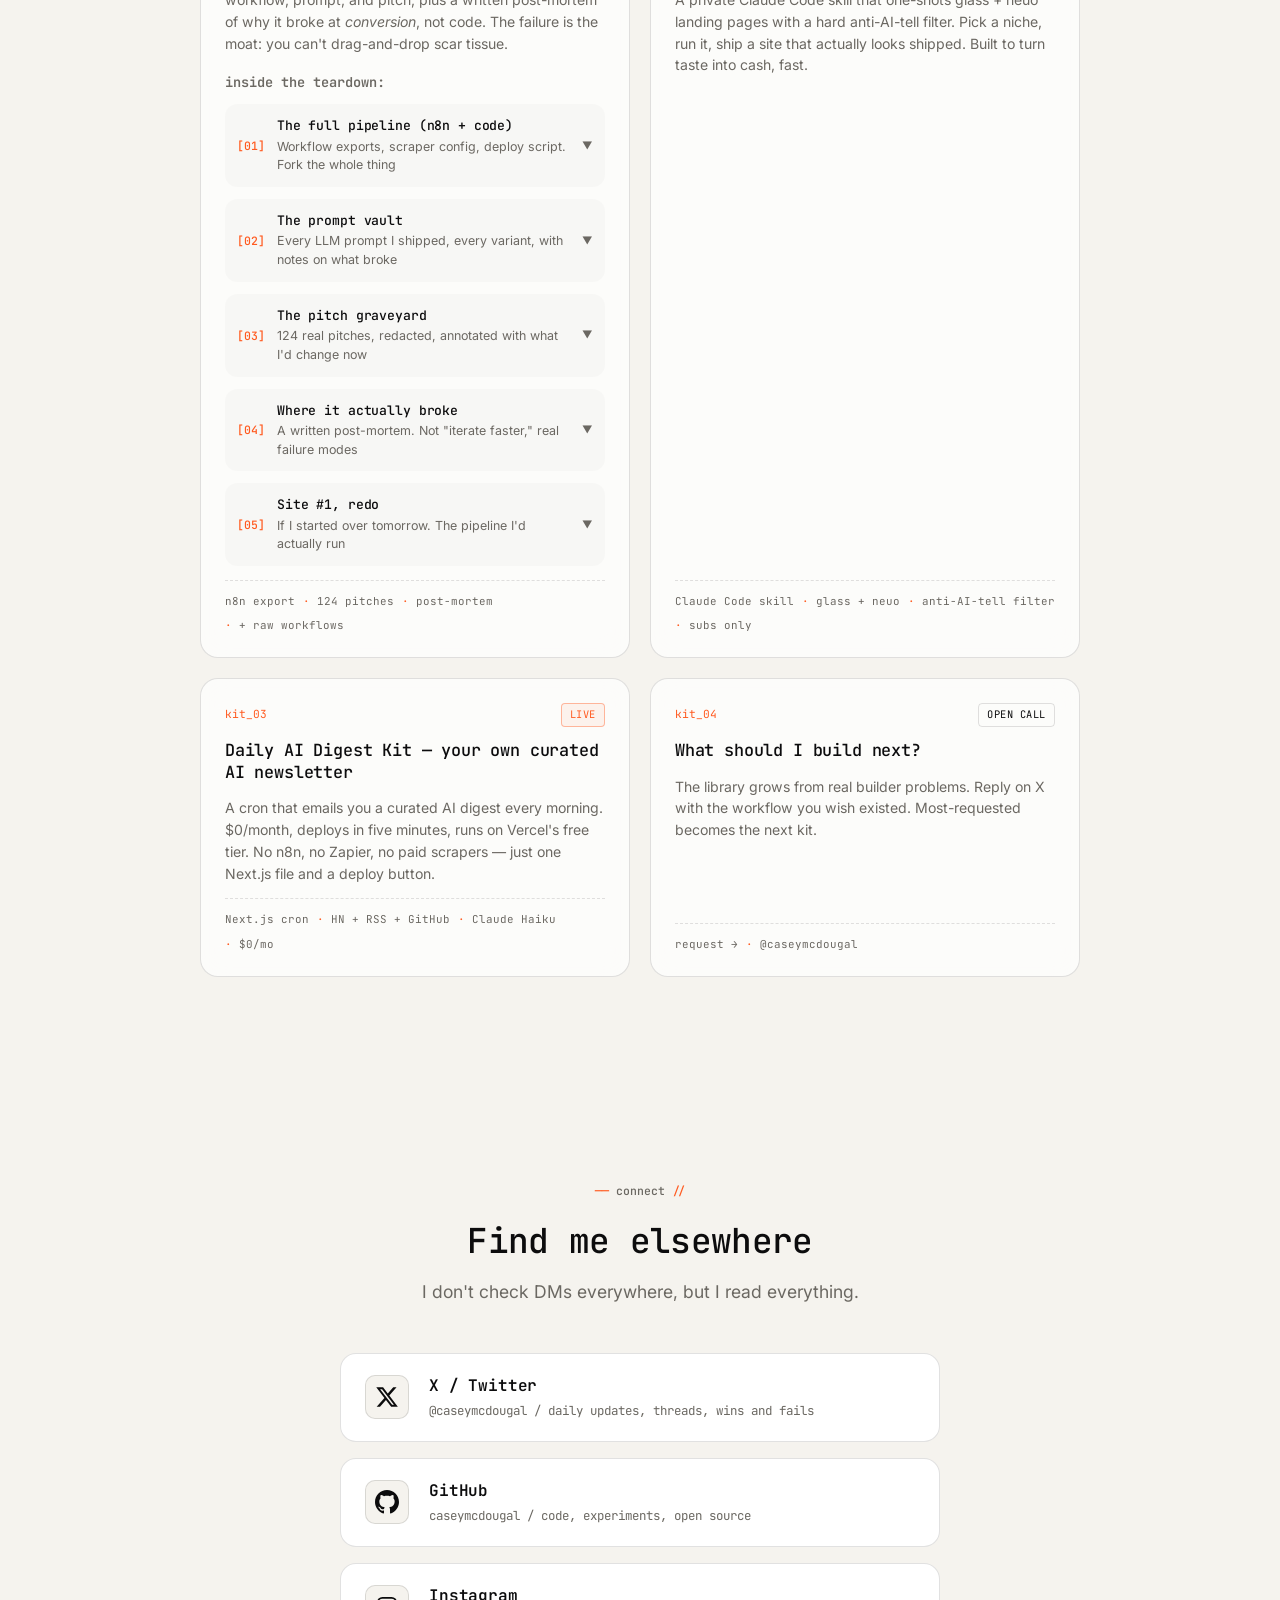
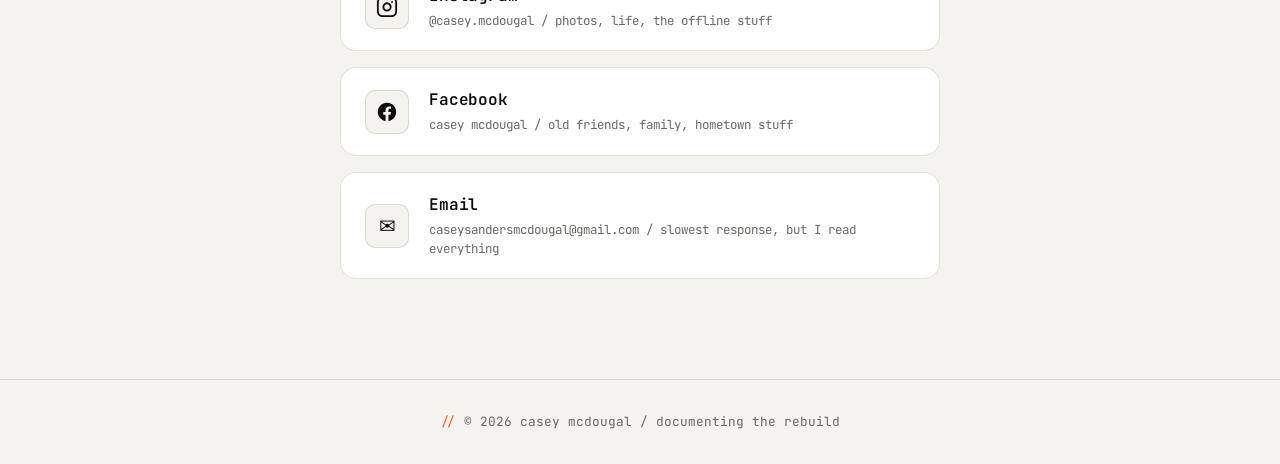
==== commit d119e52f: "kit_03: ship Daily AI Digest Kit + fix github link" ====
--- a/index.html
+++ b/index.html
@@ -1146,9 +1146,17 @@
         <div class="kit-meta"><span>Claude Code skill</span><span>glass + neuo</span><span>anti-AI-tell filter</span><span>subs only</span></div>
       </a>
 
-      <!-- Kit 03 / OPEN CALL -->
+      <!-- Kit 03 / LIVE -->
+      <a href="https://github.com/caseymcdougal/ai-digest-kit" target="_blank" class="kit-card" style="text-decoration:none; color:inherit;">
+        <div class="kit-card-head"><span class="id">kit_03</span><span class="kit-status live">live</span></div>
+        <h3>Daily AI Digest Kit — your own curated AI newsletter</h3>
+        <p>A cron that emails you a curated AI digest every morning. $0/month, deploys in five minutes, runs on Vercel's free tier. No n8n, no Zapier, no paid scrapers — just one Next.js file and a deploy button.</p>
+        <div class="kit-meta"><span>Next.js cron</span><span>HN + RSS + GitHub</span><span>Claude Haiku</span><span>$0/mo</span></div>
+      </a>
+
+      <!-- Kit 04 / OPEN CALL -->
       <a href="https://twitter.com/caseymcdougal" target="_blank" class="kit-card" style="text-decoration:none; color:inherit;">
-        <div class="kit-card-head"><span class="id">kit_03</span><span class="kit-status open">open call</span></div>
+        <div class="kit-card-head"><span class="id">kit_04</span><span class="kit-status open">open call</span></div>
         <h3>What should I build next?</h3>
         <p>The library grows from real builder problems. Reply on X with the workflow you wish existed. Most-requested becomes the next kit.</p>
         <div class="kit-meta"><span>request →</span><span>@caseymcdougal</span></div>
@@ -1174,13 +1182,13 @@
           <p>@caseymcdougal / daily updates, threads, wins and fails</p>
         </div>
       </a>
-      <a href="https://github.com/lunaronsocials" target="_blank" class="connect-card">
+      <a href="https://github.com/caseymcdougal" target="_blank" class="connect-card">
         <span class="connect-icon">
           <svg width="24" height="24" viewBox="0 0 24 24" fill="currentColor"><path d="M12 0c-6.626 0-12 5.373-12 12 0 5.302 3.438 9.8 8.207 11.387.599.111.793-.261.793-.577v-2.234c-3.338.726-4.033-1.416-4.033-1.416-.546-1.387-1.333-1.756-1.333-1.756-1.089-.745.083-.729.083-.729 1.205.084 1.839 1.237 1.839 1.237 1.07 1.834 2.807 1.304 3.492.997.107-.775.418-1.305.762-1.604-2.665-.305-5.467-1.334-5.467-5.931 0-1.311.469-2.381 1.236-3.221-.124-.303-.535-1.524.117-3.176 0 0 1.008-.322 3.301 1.23.957-.266 1.983-.399 3.003-.404 1.02.005 2.047.138 3.006.404 2.291-1.552 3.297-1.23 3.297-1.23.653 1.653.242 2.874.118 3.176.77.84 1.235 1.911 1.235 3.221 0 4.609-2.807 5.624-5.479 5.921.43.372.823 1.102.823 2.222v3.293c0 .319.192.694.801.576 4.765-1.589 8.199-6.086 8.199-11.386 0-6.627-5.373-12-12-12z"/></svg>
         </span>
         <div class="connect-body">
           <h3>GitHub</h3>
-          <p>lunaronsocials / code, experiments, open source</p>
+          <p>caseymcdougal / code, experiments, open source</p>
         </div>
       </a>
       <a href="https://instagram.com/casey.mcdougal" target="_blank" class="connect-card">
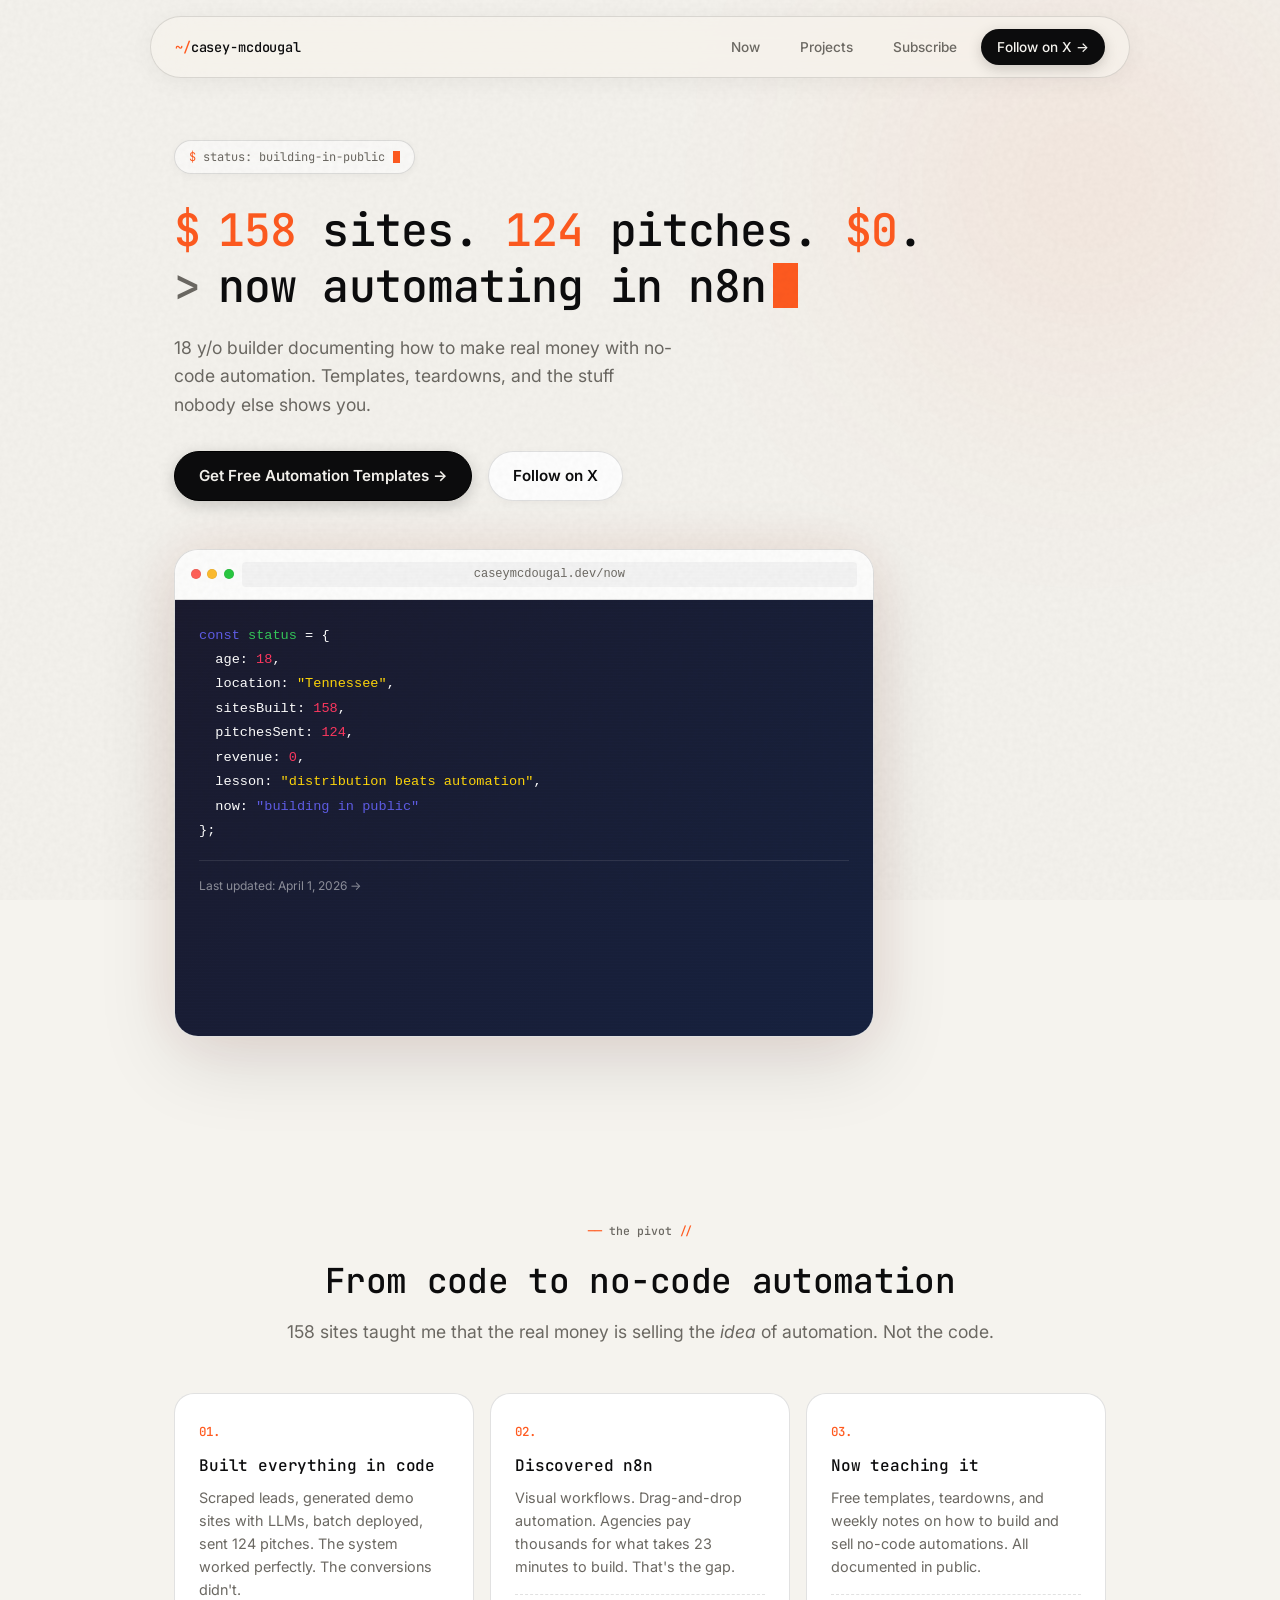
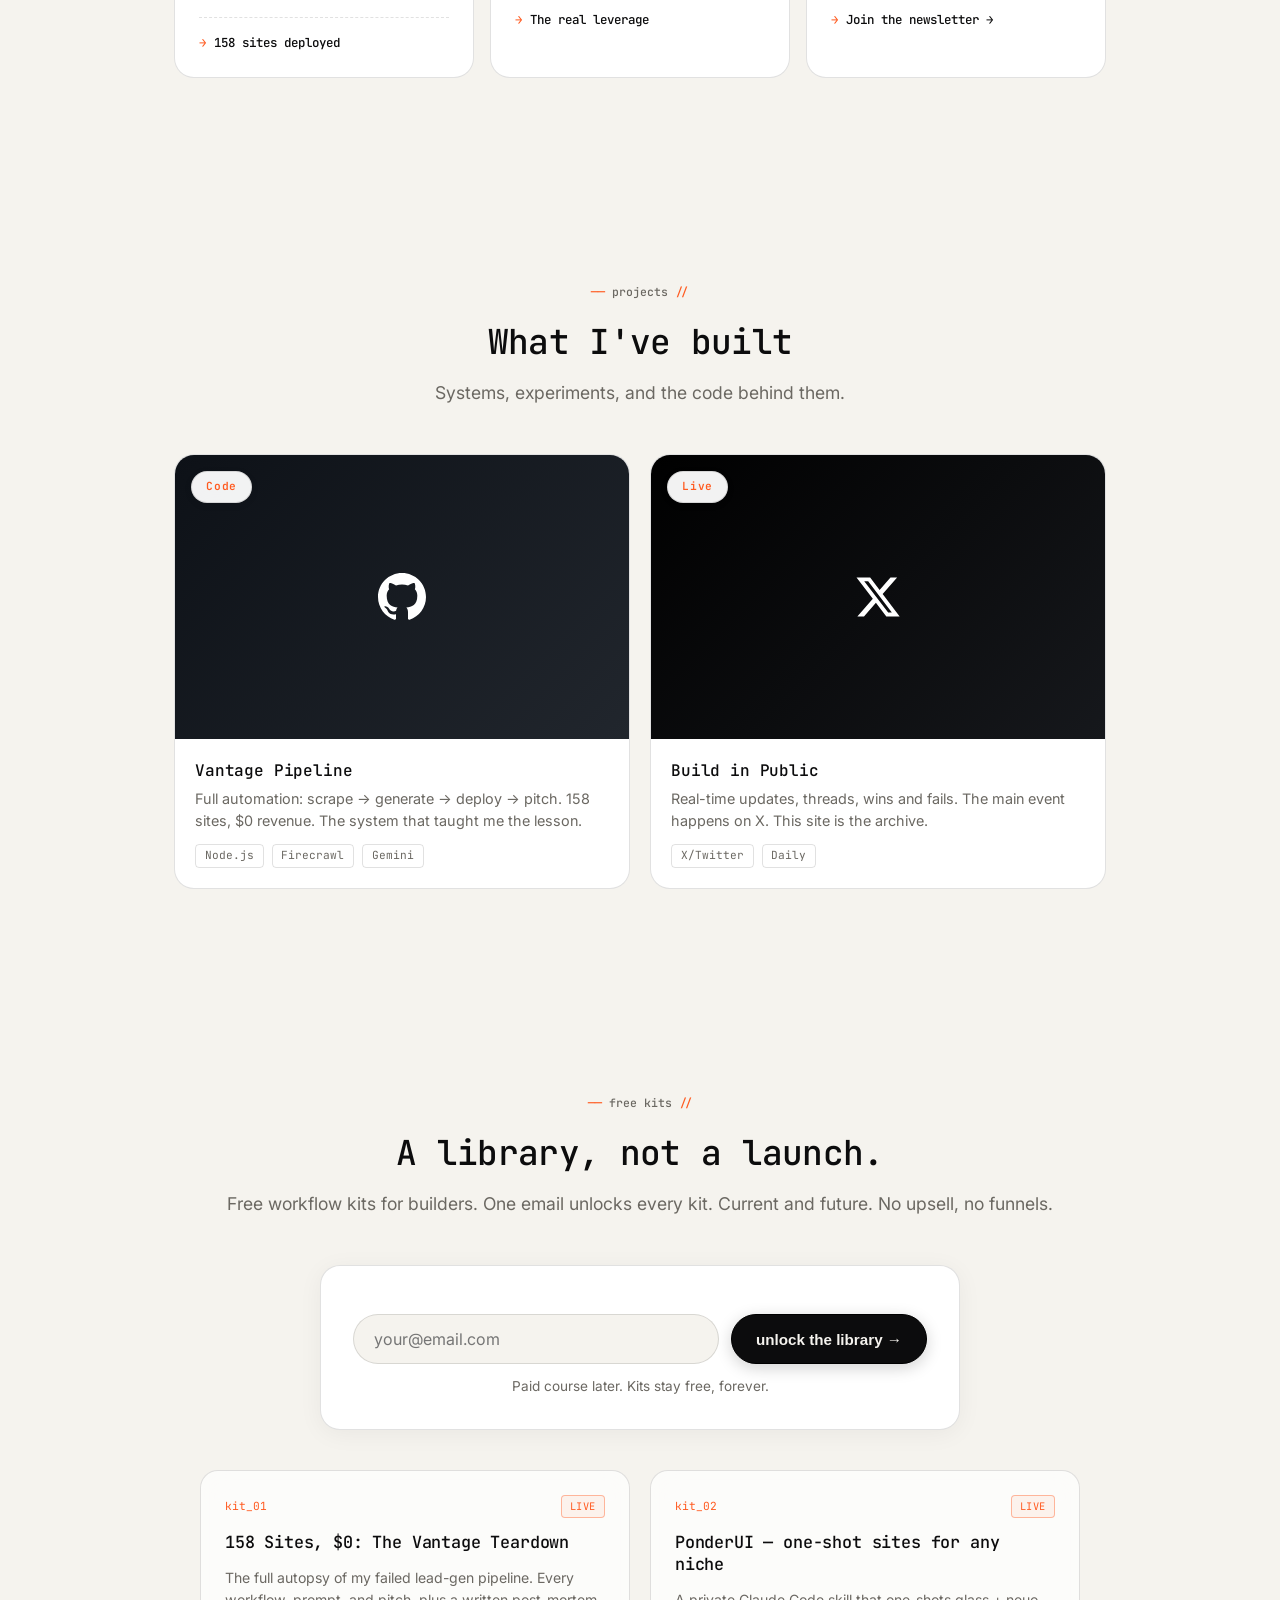
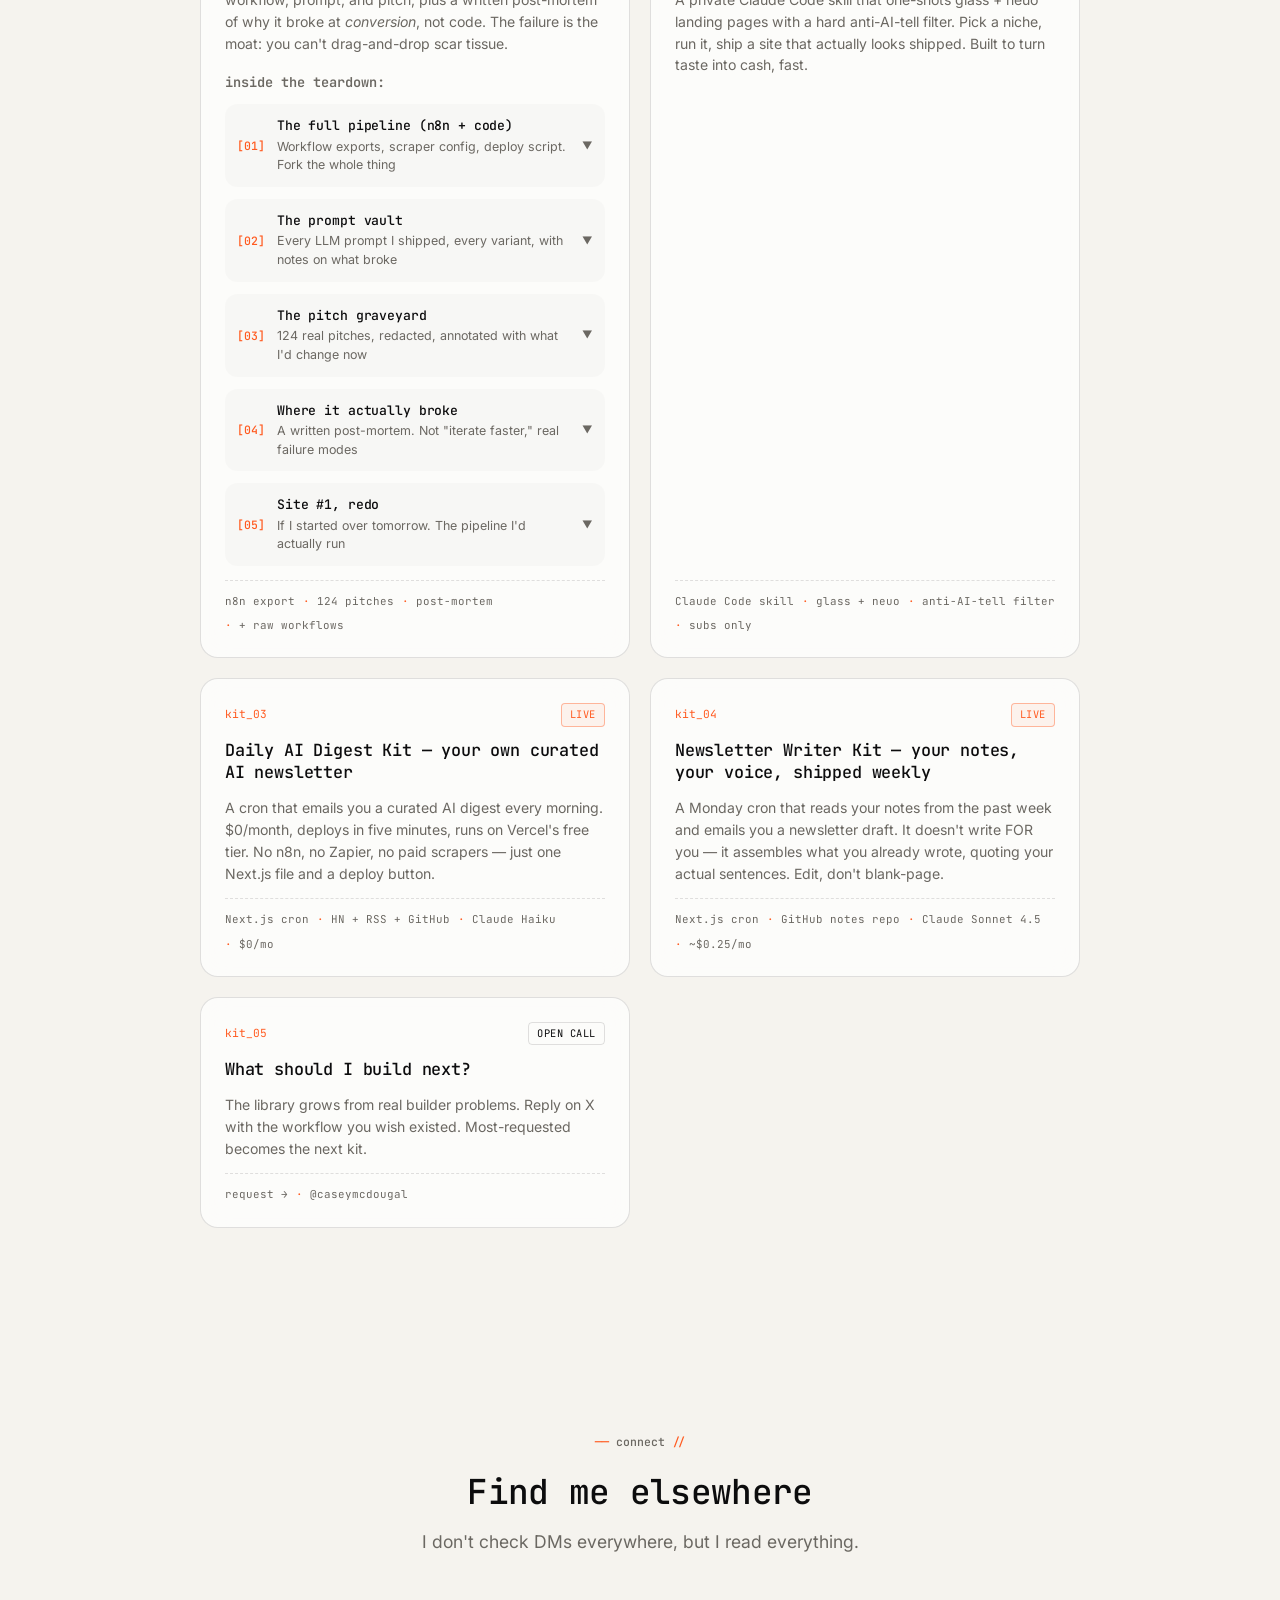
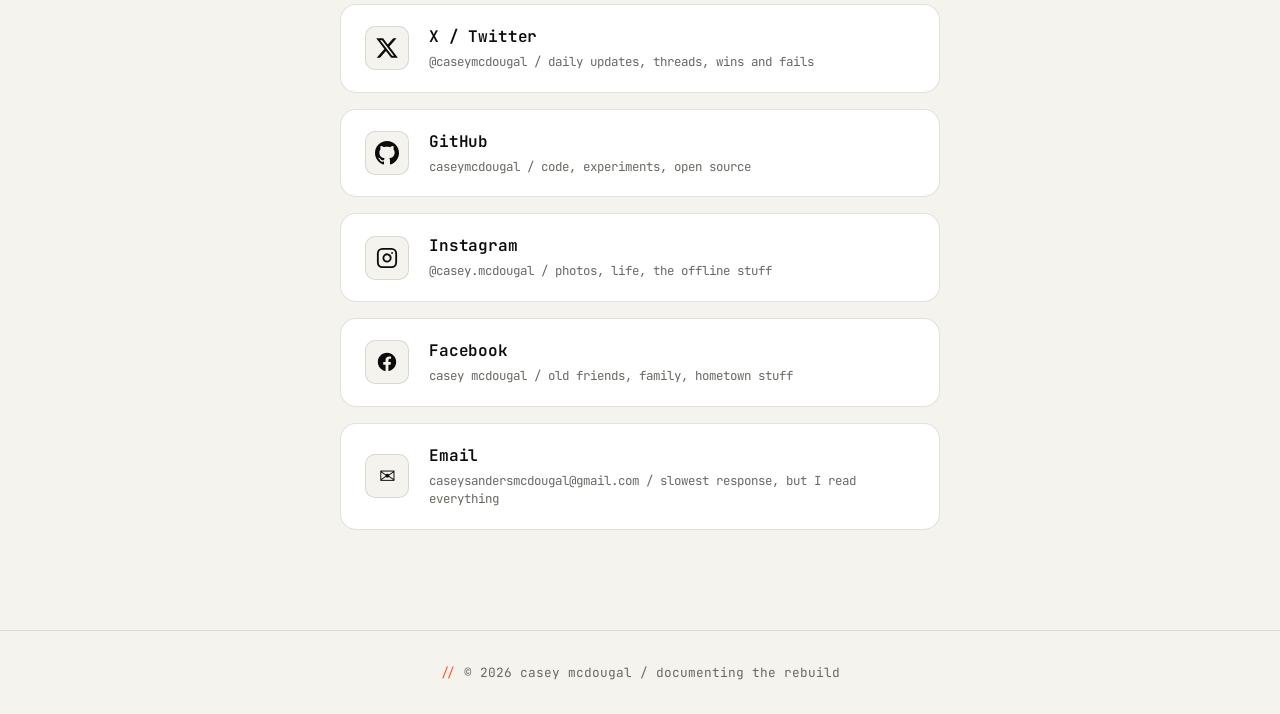
==== commit 775d5528: "kit_04: ship Newsletter Writer Kit" ====
--- a/index.html
+++ b/index.html
@@ -1154,9 +1154,17 @@
         <div class="kit-meta"><span>Next.js cron</span><span>HN + RSS + GitHub</span><span>Claude Haiku</span><span>$0/mo</span></div>
       </a>
 
-      <!-- Kit 04 / OPEN CALL -->
+      <!-- Kit 04 / LIVE -->
+      <a href="https://github.com/caseymcdougal/newsletter-writer-kit" target="_blank" class="kit-card" style="text-decoration:none; color:inherit;">
+        <div class="kit-card-head"><span class="id">kit_04</span><span class="kit-status live">live</span></div>
+        <h3>Newsletter Writer Kit — your notes, your voice, shipped weekly</h3>
+        <p>A Monday cron that reads your notes from the past week and emails you a newsletter draft. It doesn't write FOR you — it assembles what you already wrote, quoting your actual sentences. Edit, don't blank-page.</p>
+        <div class="kit-meta"><span>Next.js cron</span><span>GitHub notes repo</span><span>Claude Sonnet 4.5</span><span>~$0.25/mo</span></div>
+      </a>
+
+      <!-- Kit 05 / OPEN CALL -->
       <a href="https://twitter.com/caseymcdougal" target="_blank" class="kit-card" style="text-decoration:none; color:inherit;">
-        <div class="kit-card-head"><span class="id">kit_04</span><span class="kit-status open">open call</span></div>
+        <div class="kit-card-head"><span class="id">kit_05</span><span class="kit-status open">open call</span></div>
         <h3>What should I build next?</h3>
         <p>The library grows from real builder problems. Reply on X with the workflow you wish existed. Most-requested becomes the next kit.</p>
         <div class="kit-meta"><span>request →</span><span>@caseymcdougal</span></div>
